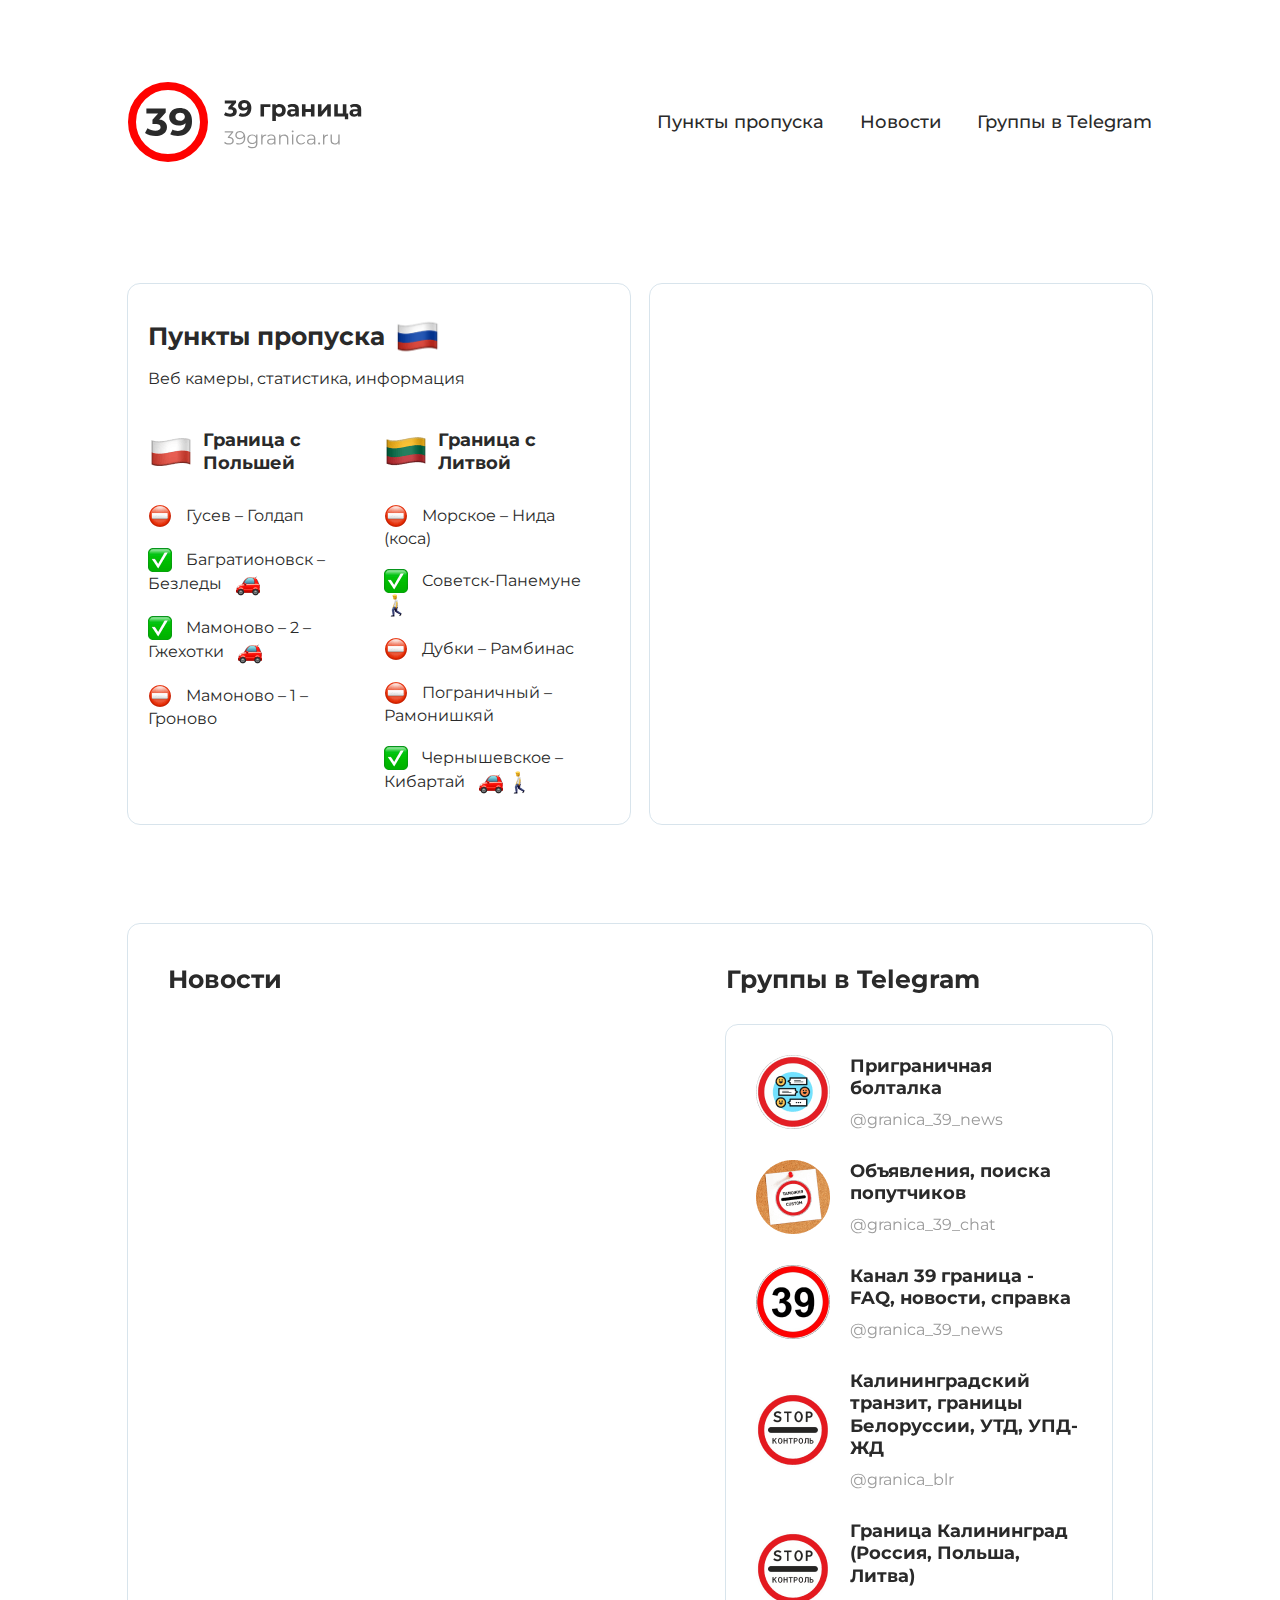
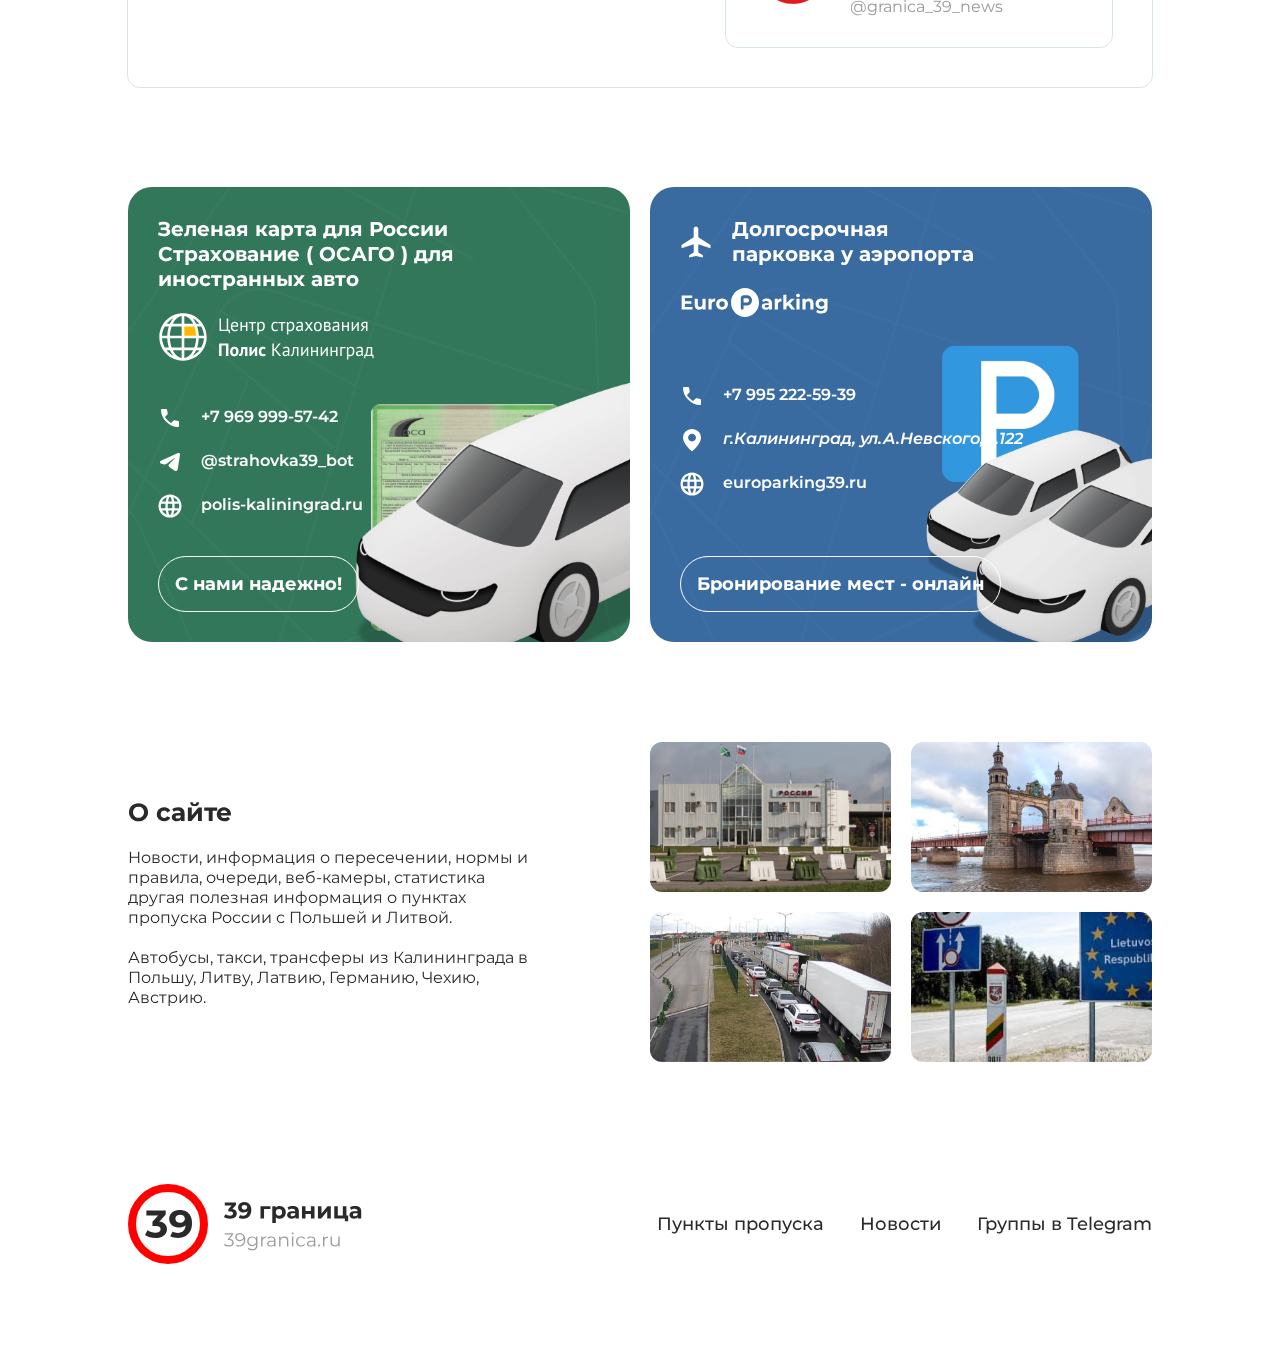
==== index.html @ ce182a3a "index page" ====
<!DOCTYPE html>
<html lang="ru">
<head>
    <meta charset="UTF-8">
    <meta name="viewport" content="width=device-width, initial-scale=1.0">
    <link rel="stylesheet" href="css/style.min.css">
    <title>39 граница</title>
</head>
<body>
    <header>
        <div class="container">
            <a href="/" class="logo"><img src="imgs/logo.svg" alt="39 граница"></a>
            <div class="menu">
                <nav id="menu">
                    <ul>
                        <li><a href="page.html">Пункты пропуска</a></li>
                        <li><a href="/">Новости</a></li>
                        <li><a href="/">Группы в Telegram</a></li>
                    </ul>
                    <button type="button" class="close" onclick="closeMenu('menu')">
                        <img src="imgs/icons/close.svg" alt="close">
                    </button>
                </nav>
                <button class="open" type="button" onclick="openMenu('menu')">
                    <img src="imgs/icons/menu.svg" alt="menu">
                </button>
            </div>
        </div>
    </header>

    <main class="container">
        <section class="checkpoints d-flex gap bp-tablet mt-lg mb-lg">
            <div class="col-50">
                <div class="d-flex y-cen mb-xs">
                    <h2>Пункты пропуска</h2>
                    <img src="imgs/flags/ru.png" alt="ru" class="icon-md ml-xs">
                </div>
                <p class="mb-md">Веб камеры, статистика, информация</p>

                <div class="d-flex gap bp-mobile">
                    <div class="col-50">
                        <div class="d-flex y-cen mb-sm">
                            <img src="imgs/flags/pl.png" alt="pl" class="icon-md mr-xs">
                            <h3>Граница с Польшей</h3>
                        </div>
                        <ul class="list">
                            <li>
                                <img src="imgs/icons/stop.png" alt="stop">
                                <span>Гусев – Голдап</span>
                            </li>
                            <li>
                                <img src="imgs/icons/mark.png" alt="mark">
                                <span>Багратионовск – Безледы</span>
                                <img src="imgs/icons/car.png" alt="car">
                            </li>
                            <li>
                                <img src="imgs/icons/mark.png" alt="mark">
                                <span>Мамоново – 2 –  Гжехотки</span>
                                <img src="imgs/icons/car.png" alt="car">
                            </li>
                            <li>
                                <img src="imgs/icons/stop.png" alt="stop">
                                <span>Мамоново – 1 – Гроново</span>
                            </li>
                        </ul>
                    </div>
                    <div class="col-50">
                        <div class="d-flex y-cen mb-sm">
                            <img src="imgs/flags/lt.png" alt="lt" class="icon-md mr-xs">
                            <h3>Граница с Литвой</h3>
                        </div>
                        <ul class="list">
                            <li>
                                <img src="imgs/icons/stop.png" alt="stop">
                                <span>Морское – Нида (коса)</span>
                            </li>
                            <li>
                                <img src="imgs/icons/mark.png" alt="mark">
                                <span>Советск-Панемуне</span>
                                <img src="imgs/icons/man.png" alt="man">
                            </li>
                            <li>
                                <img src="imgs/icons/stop.png" alt="stop">
                                <span>Дубки – Рамбинас</span>
                            </li>
                            <li>
                                <img src="imgs/icons/stop.png" alt="stop">
                                <span>Пограничный – Рамонишкяй</span>
                            </li>
                            <li>
                                <img src="imgs/icons/mark.png" alt="mark">
                                <span>Чернышевское – Кибартай</span>
                                <img src="imgs/icons/car.png" alt="car">
                                <img src="imgs/icons/man.png" alt="man">
                            </li>
                        </ul>
                    </div>
                </div>
            </div>
            <div class="col-50">
                <iframe src="https://yandex.ru/map-widget/v1/?um=constructor%3A21d2ba5b998741be1b7a5c87cdc00b7fd4315cdf9b6170bfe63a954d1ae77b8e&amp;source=constructor" width="100%" height="462" frameborder="0"></iframe>
            </div>
        </section>

        <section class="news d-flex gap bp-tablet mb-lg">
            <div class="col-60">
                <h2 class="mb-sm">Новости</h2>
                <ul class="list news-list">
                    <li>
                        <script async src="https://telegram.org/js/telegram-widget.js?22" data-telegram-post="granica_39_news/122" data-width="100%" data-userpic="true"></script>
                    </li>
                    <li>
                        <script async src="https://telegram.org/js/telegram-widget.js?22" data-telegram-post="granica_39_news/121" data-width="100%" data-userpic="true"></script>
                    </li>
                    <li>
                        <script async src="https://telegram.org/js/telegram-widget.js?22" data-telegram-post="granica_39_news/120" data-width="100%" data-userpic="true"></script>
                    </li>
                </ul>
            </div>
            <div class="col-40">
                <h2 class="mb-sm">Группы в Telegram</h2>
                <ul class="list-box">
                    <li>
                        <a class="t-channel" href="https://t.me/granica_39_news">
                            <img src="imgs/granica_39_chat.png" alt="granica_39_news">
                            <div>
                                <h3 class="mb-xs">Приграничная болталка</h3>
                                <p class="gray">@granica_39_news</p>
                            </div>
                        </a>
                    </li>
                    <li>
                        <a class="t-channel" href="https://t.me/granica_39_chat">
                            <img src="imgs/granica_39_board.png" alt="granica_39_chat">
                            <div>
                                <h3 class="mb-xs">Объявления, поиска попутчиков </h3>
                                <p class="gray">@granica_39_chat</p>
                            </div>
                        </a>
                    </li>
                    <li>
                        <a class="t-channel" href="https://t.me/granica_39_news">
                            <img src="imgs/granica_39.png" alt="granica_39_news">
                            <div>
                                <h3 class="mb-xs">Канал 39 граница - FAQ, новости, справка</h3>
                                <p class="gray">@granica_39_news</p>
                            </div>
                        </a>
                    </li>
                    <li>
                        <a class="t-channel" href="https://t.me/granica_blr">
                            <img src="imgs/stop-control.png" alt="granica_blr">
                            <div>
                                <h3 class="mb-xs">Калининградский транзит, границы Белоруссии, УТД, УПД-ЖД</h3>
                                <p class="gray">@granica_blr</p>
                            </div>
                        </a>
                    </li>
                    <li>
                        <a class="t-channel" href="https://t.me/granica_39_news">
                            <img src="imgs/stop-control.png" alt="granica_39_news">
                            <div>
                                <h3 class="mb-xs">Граница Калининград (Россия, Польша, Литва)</h3>
                                <p class="gray">@granica_39_news</p>
                            </div>
                        </a>
                    </li>
                </ul>
            </div>
        </section>

        <section class="offers d-flex gap bp-tablet mb-lg">
            <div class="col-50">
                <div class="offers__item green">
                    <picture class="offers__item-img">
                        <source srcset="imgs/offer1mobile.png" media="(max-width: 720px)" />
                        <img src="imgs/offer1.png" alt="offer1" />
                    </picture>
                    <div class="offers__item-text">
                        <div class="offers__item-top">
                            <div class="title">
                                <p>Зеленая карта для России
                                    <br>Страхование ( ОСАГО ) для иностранных авто
                                </p>
                            </div>
                            <img src="imgs/polis.svg" alt="polis" class="offers__item-logo">
                        </div>

                        <ul class="list">
                            <li>
                                <img src="imgs/icons/phone.svg" alt="phone">
                                <a href="tel:+7 969 999-57-42">+7 969 999-57-42</a>
                            </li>
                            <li>
                                <img src="imgs/icons/tg.svg" alt="tg">
                                <a href="https://t.me/strahovka39_bot">@strahovka39_bot</a>
                            </li>
                            <li>
                                <img src="imgs/icons/globe.svg" alt="globe">
                                <a href="https://polis-kaliningrad.ru/">polis-kaliningrad.ru</a>
                            </li>
                        </ul>
                        
                        <button type="button" class="offers__item-btn">C нами надежно!</button>
                    </div>
                </div>
            </div>
            <div class="col-50">
                <div class="offers__item">
                    <picture class="offers__item-img">
                        <source srcset="imgs/offer2mobile.png" media="(max-width: 720px)" />
                        <img src="imgs/offer2.png" alt="offer1" />
                    </picture>
                    <div class="offers__item-text">
                        <div class="offers__item-top">
                            <div class="title">
                                <img src="imgs/icons/plane.svg" alt="plane" >
                                <p>Долгосрочная <br>парковка у аэропорта
                                </p>
                            </div>
                            <img src="imgs/europarking.svg" alt="europarking" class="offers__item-logo">
                        </div>

                        <ul class="list">
                            <li>
                                <img src="imgs/icons/phone.svg" alt="phone">
                                <a href="tel:+7 995 222-59-39">+7 995 222-59-39</a>
                            </li>
                            <li>
                                <img src="imgs/icons/pin.svg" alt="pin">
                                <address>г.Калининград, ул.А.Невского,д.122</address>
                            </li>
                            <li>
                                <img src="imgs/icons/globe.svg" alt="globe">
                                <a href="https://europarking39.ru/">europarking39.ru</a>
                            </li>
                        </ul>
                        
                        <button type="button" class="offers__item-btn">Бронирование мест - онлайн</button>
                    </div>
                </div>
            </div>
        </section>

        <section class="about d-flex y-cen gap bp-tablet mb-lg">
            <div class="col-50">
                <div class="about__text">
                    <h2>О сайте</h2>
                    <p>Новости, информация о пересечении, нормы и правила, очереди, веб-камеры, статистика другая полезная информация о пунктах пропуска России с Польшей и Литвой.</p>
                    <p>Автобусы, такси, трансферы из Калининграда в Польшу, Литву, Латвию, Германию, Чехию, Австрию.</p>
                </div>
                
            </div>
            <div class="col-50">
                <div class="photo-collage d-flex gap wrap bp-mobile">
                    <div class="col-50">
                        <img src="imgs/image1.jpg" alt="image1">
                    </div>
                    <div class="col-50">
                        <img src="imgs/image2.jpg" alt="image2">
                    </div>
                    <div class="col-50">
                        <img src="imgs/image3.jpg" alt="image3">
                    </div>
                    <div class="col-50">
                        <img src="imgs/image4.jpg" alt="image4">
                    </div>
                </div>
            </div>
        </section>
    </main>

    <footer>
        <div class="container">
            <a href="/" class="logo"><img src="imgs/logo.svg" alt="39 граница"></a>
            <nav>
                <ul>
                    <li><a href="page.html">Пункты пропуска</a></li>
                    <li><a href="/">Новости</a></li>
                    <li><a href="/">Группы в Telegram</a></li>
                </ul>
            </nav>
        </div>
    </footer>

    <script src="js/main.js"></script>
</body>
</html>
---- css/style.min.css ----
@import"https://fonts.googleapis.com/css2?family=Montserrat:wght@100..900&display=swap";:root{--h-height: 84px;--h-footer: 84px;--main-color: #11AADF;--light-color: #D8E4EC;--gray: #9A9A9A;--font-color: #2A2A2A;--bg-color: #FFFFFF;--font-family: "Montserrat";--font-size-sm: 16px;--font-size: 18px;--font-size-md: 20px;--font-size-title: 22px;--font-size-xl: 28px;--gap: 20px;--margin: 40px;--margin-sm: 30px;--margin-xs: 10px;--margin-lg: 120px;--radius: 12px;--transition: 250ms ease-in}@media(max-width: 1500px){:root{--font-size: 16px;--font-size-md: 18px;--font-size-title: 20px;--font-size-xl: 25px;--margin-lg: 100px}}@media(max-width: 1024px){:root{--margin-lg: 80px;--font-size-xl: 23px}}@media(max-width: 720px){:root{--font-size: 14px;--font-size-sm: 14px;--font-size-md: 16px;--font-size-title: 16px;--font-size-xl: 20px;--margin-lg: 60px}}*{padding:0px;margin:0px;box-sizing:border-box;line-height:125%}address{display:inline}ul,ol{list-style:none;padding-left:0px}a,a:hover,a:focus,a:active{color:inherit;text-decoration:none;cursor:pointer}.gray{color:var(--gray)}button{display:block;font-family:inherit;color:inherit;background-color:rgba(0,0,0,0);border:none;cursor:pointer}h2{font-size:var(--font-size-xl);font-weight:700;text-align:left}h3{font-size:var(--font-size-md);font-weight:700;text-align:left}.gap{gap:var(--gap)}.d-flex{width:100%;display:flex !important;flex-direction:row;justify-content:flex-start;align-items:flex-start;flex-wrap:nowrap}.d-flex.y-cen{align-items:center}.d-flex.wrap{flex-wrap:wrap}.d-flex .col-40{width:calc(42% - var(--gap)/2)}.d-flex .col-50{width:calc(50% - var(--gap)/2)}.d-flex .col-60{width:calc(58% - var(--gap)/2)}@media(max-width: 1024px){.d-flex.bp-tablet{flex-wrap:wrap}.d-flex.bp-tablet>.col-40,.d-flex.bp-tablet>.col-50,.d-flex.bp-tablet>.col-60{width:100%}}@media(max-width: 720px){.d-flex.bp-mobile{flex-wrap:wrap}.d-flex.bp-mobile>.col-40,.d-flex.bp-mobile>.col-50,.d-flex.bp-mobile>.col-60{width:100%}}.ml-xs{margin-left:var(--margin-xs)}.mr-xs{margin-right:var(--margin-xs)}.mt-lg{margin-top:var(--margin-lg)}.mb-xs{margin-bottom:var(--margin-xs)}.mb-sm{margin-bottom:var(--margin-sm)}.mb-md{margin-bottom:var(--margin)}.mb-lg{margin-bottom:var(--margin-lg)}.container{display:block;max-width:1440px;width:calc(100% - 4px);margin:0px auto}@media(max-width: 1500px){.container{max-width:1024px}}@media(max-width: 1024px){.container{max-width:720px}}@media(max-width: 720px){.container{max-width:335px}}.icon-md{width:45px;height:45px;-o-object-fit:scale-down;object-fit:scale-down}.list{font-size:var(--font-size-sm);display:flex !important;flex-direction:column;justify-content:flex-start;align-items:flex-start;flex-wrap:nowrap;gap:var(--gap)}.list li{display:block}.list li span{flex:1;margin:0px var(--margin-xs);vertical-align:middle}.list li img{display:inline;width:calc(var(--font-size-sm)*1.5);height:calc(var(--font-size-sm)*1.5);-o-object-fit:scale-down;object-fit:scale-down;vertical-align:middle}.list-box{display:flex !important;flex-direction:column;justify-content:flex-start;align-items:flex-start;flex-wrap:nowrap;padding:var(--margin-sm);outline:1px solid var(--light-color);border-radius:var(--radius);gap:var(--margin-sm)}.list-box li{display:block}@media(max-width: 1024px){.list-box{padding:0px;outline:none;border-radius:0px}}body{font-size:var(--font-size);font-family:var(--font-family);font-weight:400;background-color:var(--bg-color);color:var(--font-color);padding-top:60px;padding-bottom:60px}@media(max-width: 1024px){body{padding-top:0px;padding-bottom:20px}}main{min-height:calc(100vh - 120px - var(--h-footer) - var(--h-height))}.checkpoints{align-items:stretch}.checkpoints>.col-50{border-radius:var(--radius);outline:1px solid var(--light-color)}.checkpoints>.col-50:first-child{padding:calc(var(--gap)*1.5) var(--gap)}.checkpoints>.col-50:first-child .d-flex.gap{--gap: 10px}.checkpoints>.col-50:first-child .d-flex.gap .list{--gap: 20px}.checkpoints>.col-50 iframe{height:100%;min-height:350px}.news{outline:1px solid var(--light-color);border-radius:var(--radius);padding:calc(var(--gap)*2)}.news .list li{width:100%}.news .list li iframe{display:block;width:100%}.news .list li iframe body.body_widget_post{max-width:100% !important}@media(max-width: 720px){.news .list li iframe{transform:scaleX(0.95) translateX(-5%)}}@media(max-width: 1024px){.news .col-40{margin-top:40px}}@media(max-width: 720px){.news{padding:var(--gap)}}.body_widget_post{max-width:100% !important}.t-channel{display:flex !important;flex-direction:row;justify-content:flex-start;align-items:center;flex-wrap:nowrap;gap:var(--gap)}.t-channel img{width:74px;height:74px;-o-object-fit:contain;object-fit:contain}.t-channel div{flex:1}.about__text{display:flex !important;flex-direction:column;justify-content:flex-start;align-items:flex-start;flex-wrap:nowrap;gap:var(--gap);width:80%}.photo-collage img{display:block;width:100%;border-radius:var(--radius);height:194px;-o-object-fit:cover;object-fit:cover}@media(max-width: 1500px){.photo-collage img{height:150px}}@media(max-width: 1024px){.photo-collage img{height:190px}}.offers__item{overflow:hidden;-webkit-backface-visibility:hidden;-webkit-transform:translate3d(0, 0, 0);isolation:isolate;transform:translateZ(0);position:relative;width:100%;background-color:#396ba1;background-image:url(../imgs/bg/offers-bg.png);background-repeat:no-repeat;background-size:cover;background-position:50% 50%;color:var(--bg-color);border-radius:calc(var(--radius)*2);padding:var(--margin-sm);height:455px}.offers__item.green{background-color:#33775a}@media(max-width: 720px){.offers__item{height:-moz-fit-content;height:fit-content;padding:var(--gap)}}.offers__item-img{position:absolute;top:0px;left:0px;width:100%;height:100%;-o-object-fit:scale-down;object-fit:scale-down;-o-object-position:bottom right;object-position:bottom right;z-index:1}.offers__item-img img{display:block;width:100%;height:100%;-o-object-fit:scale-down;object-fit:scale-down;-o-object-position:bottom right;object-position:bottom right}.offers__item-text{position:relative;z-index:10;height:100%;display:flex !important;flex-direction:column;justify-content:space-between;align-items:flex-start;flex-wrap:nowrap}@media(max-width: 720px){.offers__item-text{gap:var(--margin-sm)}}.offers__item-text .list{font-weight:600}@media(max-width: 720px){.offers__item-text .list{gap:10px}}.offers__item-text .list li img{margin-right:calc(var(--margin-xs)*1.5)}.offers__item-top .title{font-size:var(--font-size-title);font-weight:700;text-align:left;margin-bottom:var(--gap);display:flex !important;flex-direction:row;justify-content:flex-start;align-items:center;flex-wrap:nowrap}.offers__item-top .title img{width:calc(var(--font-size-sm)*2);height:calc(var(--font-size-sm)*2);-o-object-fit:scale-down;object-fit:scale-down;margin-right:var(--gap)}.offers__item-logo{max-width:220px;max-height:50px;width:auto;height:auto;-o-object-fit:scale-down;object-fit:scale-down}@media(max-width: 720px){.offers__item-logo{max-width:170px;max-height:40px}}.offers__item-btn{background-color:rgba(0,0,0,0);font-size:var(--font-size-md);font-weight:700;border:1px solid currentColor;padding:var(--font-size);border-radius:calc(var(--gap)*2.5)}header,footer{padding-top:var(--gap);padding-bottom:var(--gap)}header .container,footer .container{display:flex !important;flex-direction:row;justify-content:space-between;align-items:center;flex-wrap:nowrap}header .logo,footer .logo{max-width:235px;height:84px;-o-object-fit:scale-down;object-fit:scale-down}header nav,footer nav{display:block;width:-moz-fit-content;width:fit-content}header nav ul,footer nav ul{display:flex !important;flex-direction:row;justify-content:flex-end;align-items:center;flex-wrap:nowrap;font-size:var(--font-size-md);font-weight:500}header nav ul li:not(:first-child),footer nav ul li:not(:first-child){margin-left:2em}header nav ul li a,footer nav ul li a{transition:color var(--transition)}header nav ul li a:hover,header nav ul li a:focus,header nav ul li a:active,footer nav ul li a:hover,footer nav ul li a:focus,footer nav ul li a:active{color:var(--main-color)}@media(max-width: 1024px){header{border-bottom:1px solid var(--light-color)}}header .menu{position:relative;display:flex !important;flex-direction:row;justify-content:center;align-items:center;flex-wrap:nowrap}header .menu .open{width:2em;height:2em;display:none}header .menu .open img{width:100%;height:100%;-o-object-fit:scale-down;object-fit:scale-down}@media(max-width: 1024px){header .menu .open{display:flex !important;flex-direction:row;justify-content:center;align-items:center;flex-wrap:nowrap}}header nav{position:relative}@media(max-width: 1024px){header nav{display:none;position:fixed;top:1em;right:1em;width:calc(100% - 2em);height:-moz-fit-content;height:fit-content;background-color:var(--bg-color);border:1px solid var(--light-color);border-radius:var(--radius);padding:var(--gap)}header nav.visible{display:block}}header nav .close{position:absolute !important;top:1em;right:1em;display:none;position:relative;z-index:5;width:2em;height:2em}header nav .close img{width:100%;height:100%;-o-object-fit:scale-down;object-fit:scale-down}@media(max-width: 1024px){header nav .close{display:flex !important;flex-direction:row;justify-content:center;align-items:center;flex-wrap:nowrap}}header nav ul{position:relative;z-index:1}@media(max-width: 1024px){header nav ul{display:flex !important;flex-direction:column;justify-content:flex-start;align-items:flex-start;flex-wrap:nowrap;gap:var(--gap)}header nav ul li{margin-left:0px !important}}@media(max-width: 1024px){footer .container{flex-direction:column;align-items:flex-start}footer .container .logo{margin-bottom:40px}}@media(max-width: 720px){footer .container nav ul{flex-direction:column;align-items:flex-start;gap:var(--gap)}footer .container nav ul li{margin-left:0px !important}}/*# sourceMappingURL=style.min.css.map */
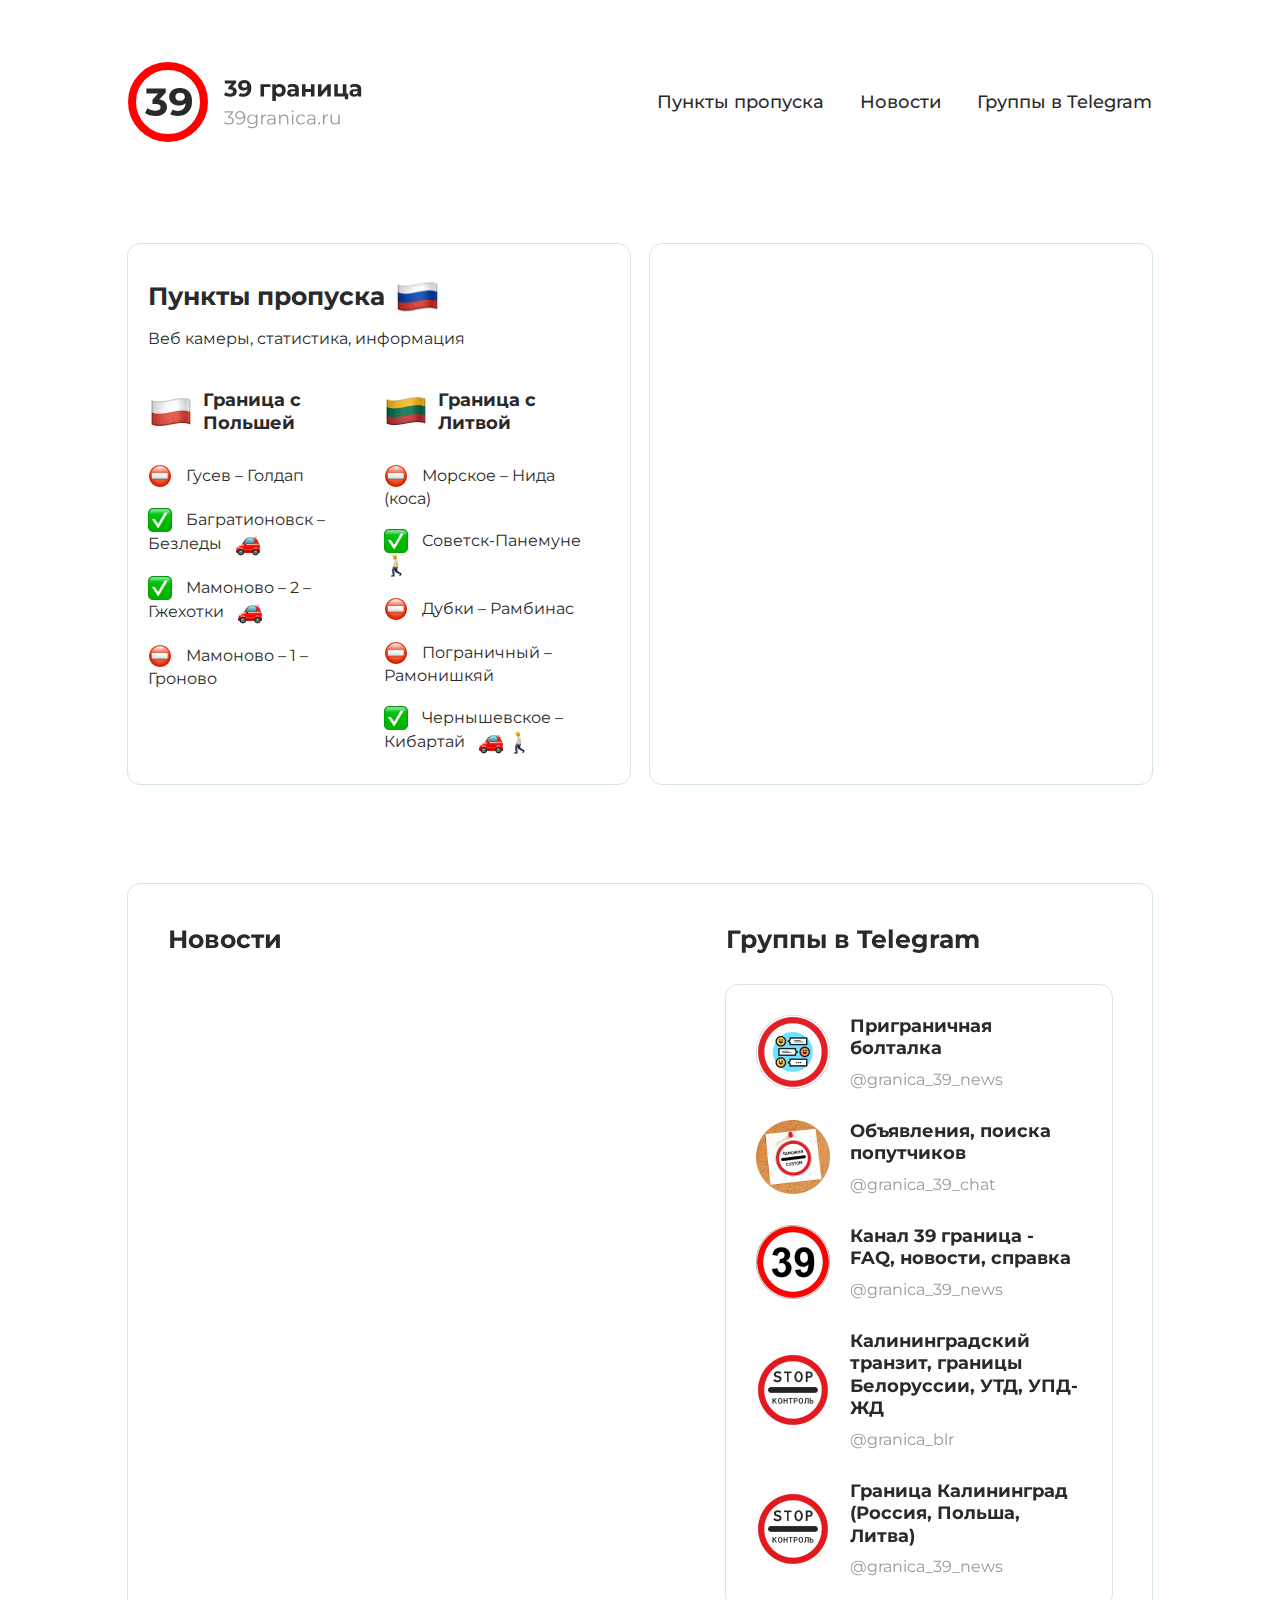
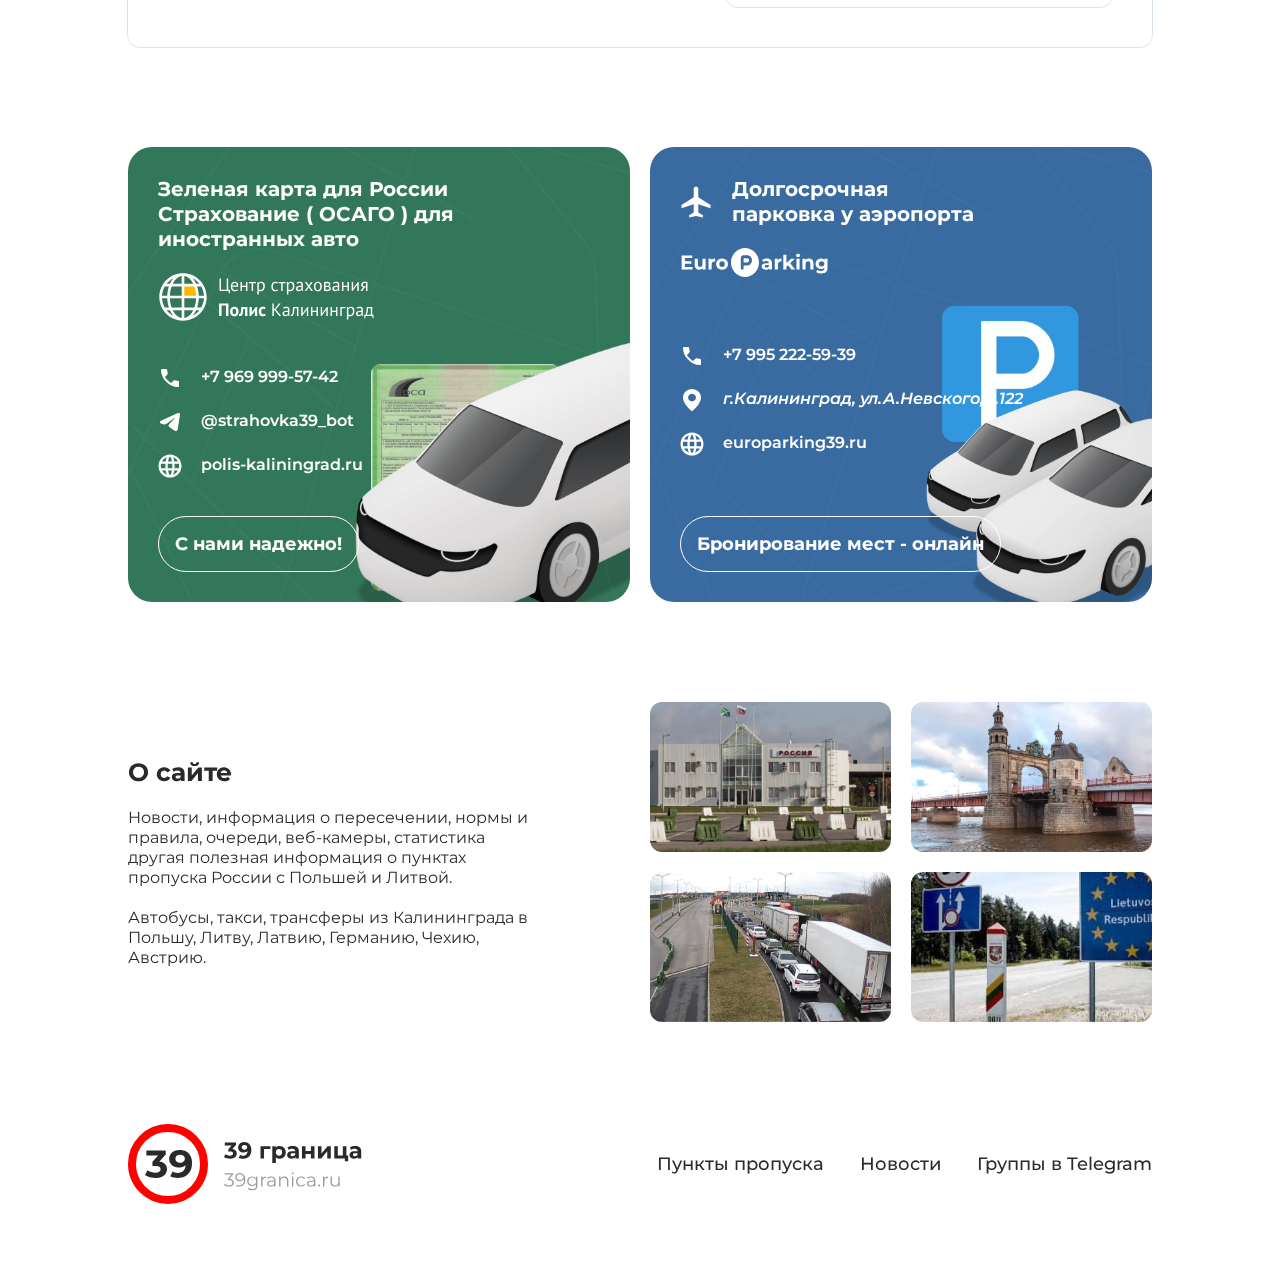
==== commit de5470d2: "inner pages" ====
--- a/index.html
+++ b/index.html
@@ -249,7 +249,6 @@
                     <p>Новости, информация о пересечении, нормы и правила, очереди, веб-камеры, статистика другая полезная информация о пунктах пропуска России с Польшей и Литвой.</p>
                     <p>Автобусы, такси, трансферы из Калининграда в Польшу, Литву, Латвию, Германию, Чехию, Австрию.</p>
                 </div>
-                
             </div>
             <div class="col-50">
                 <div class="photo-collage d-flex gap wrap bp-mobile">
--- a/css/style.min.css
+++ b/css/style.min.css
@@ -1 +1 @@
-@import"https://fonts.googleapis.com/css2?family=Montserrat:wght@100..900&display=swap";:root{--h-height: 84px;--h-footer: 84px;--main-color: #11AADF;--light-color: #D8E4EC;--gray: #9A9A9A;--font-color: #2A2A2A;--bg-color: #FFFFFF;--font-family: "Montserrat";--font-size-sm: 16px;--font-size: 18px;--font-size-md: 20px;--font-size-title: 22px;--font-size-xl: 28px;--gap: 20px;--margin: 40px;--margin-sm: 30px;--margin-xs: 10px;--margin-lg: 120px;--radius: 12px;--transition: 250ms ease-in}@media(max-width: 1500px){:root{--font-size: 16px;--font-size-md: 18px;--font-size-title: 20px;--font-size-xl: 25px;--margin-lg: 100px}}@media(max-width: 1024px){:root{--margin-lg: 80px;--font-size-xl: 23px}}@media(max-width: 720px){:root{--font-size: 14px;--font-size-sm: 14px;--font-size-md: 16px;--font-size-title: 16px;--font-size-xl: 20px;--margin-lg: 60px}}*{padding:0px;margin:0px;box-sizing:border-box;line-height:125%}address{display:inline}ul,ol{list-style:none;padding-left:0px}a,a:hover,a:focus,a:active{color:inherit;text-decoration:none;cursor:pointer}.gray{color:var(--gray)}button{display:block;font-family:inherit;color:inherit;background-color:rgba(0,0,0,0);border:none;cursor:pointer}h2{font-size:var(--font-size-xl);font-weight:700;text-align:left}h3{font-size:var(--font-size-md);font-weight:700;text-align:left}.gap{gap:var(--gap)}.d-flex{width:100%;display:flex !important;flex-direction:row;justify-content:flex-start;align-items:flex-start;flex-wrap:nowrap}.d-flex.y-cen{align-items:center}.d-flex.wrap{flex-wrap:wrap}.d-flex .col-40{width:calc(42% - var(--gap)/2)}.d-flex .col-50{width:calc(50% - var(--gap)/2)}.d-flex .col-60{width:calc(58% - var(--gap)/2)}@media(max-width: 1024px){.d-flex.bp-tablet{flex-wrap:wrap}.d-flex.bp-tablet>.col-40,.d-flex.bp-tablet>.col-50,.d-flex.bp-tablet>.col-60{width:100%}}@media(max-width: 720px){.d-flex.bp-mobile{flex-wrap:wrap}.d-flex.bp-mobile>.col-40,.d-flex.bp-mobile>.col-50,.d-flex.bp-mobile>.col-60{width:100%}}.ml-xs{margin-left:var(--margin-xs)}.mr-xs{margin-right:var(--margin-xs)}.mt-lg{margin-top:var(--margin-lg)}.mb-xs{margin-bottom:var(--margin-xs)}.mb-sm{margin-bottom:var(--margin-sm)}.mb-md{margin-bottom:var(--margin)}.mb-lg{margin-bottom:var(--margin-lg)}.container{display:block;max-width:1440px;width:calc(100% - 4px);margin:0px auto}@media(max-width: 1500px){.container{max-width:1024px}}@media(max-width: 1024px){.container{max-width:720px}}@media(max-width: 720px){.container{max-width:335px}}.icon-md{width:45px;height:45px;-o-object-fit:scale-down;object-fit:scale-down}.list{font-size:var(--font-size-sm);display:flex !important;flex-direction:column;justify-content:flex-start;align-items:flex-start;flex-wrap:nowrap;gap:var(--gap)}.list li{display:block}.list li span{flex:1;margin:0px var(--margin-xs);vertical-align:middle}.list li img{display:inline;width:calc(var(--font-size-sm)*1.5);height:calc(var(--font-size-sm)*1.5);-o-object-fit:scale-down;object-fit:scale-down;vertical-align:middle}.list-box{display:flex !important;flex-direction:column;justify-content:flex-start;align-items:flex-start;flex-wrap:nowrap;padding:var(--margin-sm);outline:1px solid var(--light-color);border-radius:var(--radius);gap:var(--margin-sm)}.list-box li{display:block}@media(max-width: 1024px){.list-box{padding:0px;outline:none;border-radius:0px}}body{font-size:var(--font-size);font-family:var(--font-family);font-weight:400;background-color:var(--bg-color);color:var(--font-color);padding-top:60px;padding-bottom:60px}@media(max-width: 1024px){body{padding-top:0px;padding-bottom:20px}}main{min-height:calc(100vh - 120px - var(--h-footer) - var(--h-height))}.checkpoints{align-items:stretch}.checkpoints>.col-50{border-radius:var(--radius);outline:1px solid var(--light-color)}.checkpoints>.col-50:first-child{padding:calc(var(--gap)*1.5) var(--gap)}.checkpoints>.col-50:first-child .d-flex.gap{--gap: 10px}.checkpoints>.col-50:first-child .d-flex.gap .list{--gap: 20px}.checkpoints>.col-50 iframe{height:100%;min-height:350px}.news{outline:1px solid var(--light-color);border-radius:var(--radius);padding:calc(var(--gap)*2)}.news .list li{width:100%}.news .list li iframe{display:block;width:100%}.news .list li iframe body.body_widget_post{max-width:100% !important}@media(max-width: 720px){.news .list li iframe{transform:scaleX(0.95) translateX(-5%)}}@media(max-width: 1024px){.news .col-40{margin-top:40px}}@media(max-width: 720px){.news{padding:var(--gap)}}.body_widget_post{max-width:100% !important}.t-channel{display:flex !important;flex-direction:row;justify-content:flex-start;align-items:center;flex-wrap:nowrap;gap:var(--gap)}.t-channel img{width:74px;height:74px;-o-object-fit:contain;object-fit:contain}.t-channel div{flex:1}.about__text{display:flex !important;flex-direction:column;justify-content:flex-start;align-items:flex-start;flex-wrap:nowrap;gap:var(--gap);width:80%}.photo-collage img{display:block;width:100%;border-radius:var(--radius);height:194px;-o-object-fit:cover;object-fit:cover}@media(max-width: 1500px){.photo-collage img{height:150px}}@media(max-width: 1024px){.photo-collage img{height:190px}}.offers__item{overflow:hidden;-webkit-backface-visibility:hidden;-webkit-transform:translate3d(0, 0, 0);isolation:isolate;transform:translateZ(0);position:relative;width:100%;background-color:#396ba1;background-image:url(../imgs/bg/offers-bg.png);background-repeat:no-repeat;background-size:cover;background-position:50% 50%;color:var(--bg-color);border-radius:calc(var(--radius)*2);padding:var(--margin-sm);height:455px}.offers__item.green{background-color:#33775a}@media(max-width: 720px){.offers__item{height:-moz-fit-content;height:fit-content;padding:var(--gap)}}.offers__item-img{position:absolute;top:0px;left:0px;width:100%;height:100%;-o-object-fit:scale-down;object-fit:scale-down;-o-object-position:bottom right;object-position:bottom right;z-index:1}.offers__item-img img{display:block;width:100%;height:100%;-o-object-fit:scale-down;object-fit:scale-down;-o-object-position:bottom right;object-position:bottom right}.offers__item-text{position:relative;z-index:10;height:100%;display:flex !important;flex-direction:column;justify-content:space-between;align-items:flex-start;flex-wrap:nowrap}@media(max-width: 720px){.offers__item-text{gap:var(--margin-sm)}}.offers__item-text .list{font-weight:600}@media(max-width: 720px){.offers__item-text .list{gap:10px}}.offers__item-text .list li img{margin-right:calc(var(--margin-xs)*1.5)}.offers__item-top .title{font-size:var(--font-size-title);font-weight:700;text-align:left;margin-bottom:var(--gap);display:flex !important;flex-direction:row;justify-content:flex-start;align-items:center;flex-wrap:nowrap}.offers__item-top .title img{width:calc(var(--font-size-sm)*2);height:calc(var(--font-size-sm)*2);-o-object-fit:scale-down;object-fit:scale-down;margin-right:var(--gap)}.offers__item-logo{max-width:220px;max-height:50px;width:auto;height:auto;-o-object-fit:scale-down;object-fit:scale-down}@media(max-width: 720px){.offers__item-logo{max-width:170px;max-height:40px}}.offers__item-btn{background-color:rgba(0,0,0,0);font-size:var(--font-size-md);font-weight:700;border:1px solid currentColor;padding:var(--font-size);border-radius:calc(var(--gap)*2.5)}header,footer{padding-top:var(--gap);padding-bottom:var(--gap)}header .container,footer .container{display:flex !important;flex-direction:row;justify-content:space-between;align-items:center;flex-wrap:nowrap}header .logo,footer .logo{max-width:235px;height:84px;-o-object-fit:scale-down;object-fit:scale-down}header nav,footer nav{display:block;width:-moz-fit-content;width:fit-content}header nav ul,footer nav ul{display:flex !important;flex-direction:row;justify-content:flex-end;align-items:center;flex-wrap:nowrap;font-size:var(--font-size-md);font-weight:500}header nav ul li:not(:first-child),footer nav ul li:not(:first-child){margin-left:2em}header nav ul li a,footer nav ul li a{transition:color var(--transition)}header nav ul li a:hover,header nav ul li a:focus,header nav ul li a:active,footer nav ul li a:hover,footer nav ul li a:focus,footer nav ul li a:active{color:var(--main-color)}@media(max-width: 1024px){header{border-bottom:1px solid var(--light-color)}}header .menu{position:relative;display:flex !important;flex-direction:row;justify-content:center;align-items:center;flex-wrap:nowrap}header .menu .open{width:2em;height:2em;display:none}header .menu .open img{width:100%;height:100%;-o-object-fit:scale-down;object-fit:scale-down}@media(max-width: 1024px){header .menu .open{display:flex !important;flex-direction:row;justify-content:center;align-items:center;flex-wrap:nowrap}}header nav{position:relative}@media(max-width: 1024px){header nav{display:none;position:fixed;top:1em;right:1em;width:calc(100% - 2em);height:-moz-fit-content;height:fit-content;background-color:var(--bg-color);border:1px solid var(--light-color);border-radius:var(--radius);padding:var(--gap)}header nav.visible{display:block}}header nav .close{position:absolute !important;top:1em;right:1em;display:none;position:relative;z-index:5;width:2em;height:2em}header nav .close img{width:100%;height:100%;-o-object-fit:scale-down;object-fit:scale-down}@media(max-width: 1024px){header nav .close{display:flex !important;flex-direction:row;justify-content:center;align-items:center;flex-wrap:nowrap}}header nav ul{position:relative;z-index:1}@media(max-width: 1024px){header nav ul{display:flex !important;flex-direction:column;justify-content:flex-start;align-items:flex-start;flex-wrap:nowrap;gap:var(--gap)}header nav ul li{margin-left:0px !important}}@media(max-width: 1024px){footer .container{flex-direction:column;align-items:flex-start}footer .container .logo{margin-bottom:40px}}@media(max-width: 720px){footer .container nav ul{flex-direction:column;align-items:flex-start;gap:var(--gap)}footer .container nav ul li{margin-left:0px !important}}/*# sourceMappingURL=style.min.css.map */+@import"https://fonts.googleapis.com/css2?family=Montserrat:wght@100..900&display=swap";:root{--h-height: 84px;--h-footer: 84px;--main-color: #11AADF;--light-color: #D8E4EC;--gray: #9A9A9A;--font-color: #2A2A2A;--bg-color: #FFFFFF;--font-family: "Montserrat";--font-size-sm: 16px;--font-size: 18px;--font-size-md: 20px;--font-size-title: 22px;--font-size-xl: 28px;--gap: 20px;--margin: 40px;--margin-sm: 30px;--margin-xs: 10px;--margin-mid: 55px;--margin-lg: 120px;--radius: 12px;--transition: 250ms ease-in}@media(max-width: 1500px){:root{--font-size: 16px;--font-size-md: 18px;--font-size-title: 20px;--font-size-xl: 25px;--margin-lg: 100px}}@media(max-width: 1024px){:root{--margin-lg: 80px;--font-size-xl: 23px}}@media(max-width: 720px){:root{--font-size: 14px;--font-size-sm: 14px;--font-size-md: 16px;--font-size-title: 16px;--font-size-xl: 20px;--margin-lg: 60px}}*{padding:0px;margin:0px;box-sizing:border-box;line-height:125%}address{display:inline}ul,ol{list-style:none;padding-left:0px}a,a:hover,a:focus,a:active{color:inherit;text-decoration:none;cursor:pointer}.gray{color:var(--gray)}button{font-size:1em;display:block;font-family:inherit;color:inherit;background-color:rgba(0,0,0,0);border:none;cursor:pointer}.btn-primary{background-color:var(--main-color);color:var(--bg-color);padding:var(--gap);border-radius:var(--radius);transition:background-color var(--transition)}@media(max-width: 720px){.btn-primary{padding:1em var(--gap)}}.btn-primary:hover,.btn-primary:focus{background-color:#5fccf1}.btn-secondary{background-color:var(--bg-color);color:var(--font-color);padding:var(--gap);border-radius:var(--radius);border:1px solid var(--light-color);transition:border-color var(--transition)}.btn-secondary:hover,.btn-secondary:focus{border-color:var(--main-color)}.btn-secondary:active,.btn-secondary.active{background-color:var(--main-color);color:var(--bg-color)}h2{font-size:var(--font-size-xl);font-weight:700;text-align:left}h3{font-size:var(--font-size-md);font-weight:700;text-align:left}.gap{gap:var(--gap)}.d-flex{width:100%;display:flex !important;flex-direction:row;justify-content:flex-start;align-items:flex-start;flex-wrap:nowrap}.d-flex.y-cen{align-items:center}.d-flex.wrap{flex-wrap:wrap}.d-flex .col-33{width:calc(33% - var(--gap)/2)}.d-flex .col-40{width:calc(42% - var(--gap)/2)}.d-flex .col-50{width:calc(50% - var(--gap)/2)}.d-flex .col-60{width:calc(58% - var(--gap)/2)}.d-flex .col-66{width:calc(66% - var(--gap)/2)}@media(max-width: 1024px){.d-flex.bp-tablet{flex-wrap:wrap}.d-flex.bp-tablet>.col-33,.d-flex.bp-tablet>.col-40,.d-flex.bp-tablet>.col-50,.d-flex.bp-tablet>.col-60,.d-flex.bp-tablet>.col-66{width:100%}}@media(max-width: 720px){.d-flex.bp-mobile{flex-wrap:wrap}.d-flex.bp-mobile>.col-33,.d-flex.bp-mobile>.col-40,.d-flex.bp-mobile>.col-50,.d-flex.bp-mobile>.col-60,.d-flex.bp-mobile>.col-66{width:100%}}@media(max-width: 720px){.w-100-mob{width:100%}}.ml-xs{margin-left:var(--margin-xs)}.mr-xs{margin-right:var(--margin-xs)}.mt-xs{margin-top:var(--margin-xs)}.mt-gap{margin-top:var(--gap)}.mt-sm{margin-top:var(--margin-sm)}.mt-mid{margin-top:var(--margin-mid)}.mt-lg{margin-top:var(--margin-lg)}.mb-xs{margin-bottom:var(--margin-xs)}.mb-gap{margin-bottom:var(--gap)}.mb-sm{margin-bottom:var(--margin-sm)}.mb-md{margin-bottom:var(--margin)}.mb-mid{margin-bottom:var(--margin-mid)}.mb-lg{margin-bottom:var(--margin-lg)}.container{display:block;max-width:1440px;width:calc(100% - 4px);margin:0px auto}@media(max-width: 1500px){.container{max-width:1024px}}@media(max-width: 1024px){.container{max-width:720px}}@media(max-width: 720px){.container{max-width:335px}}.icon-md{width:45px;height:45px;-o-object-fit:scale-down;object-fit:scale-down}.list{font-size:var(--font-size-sm);display:flex !important;flex-direction:column;justify-content:flex-start;align-items:flex-start;flex-wrap:nowrap;gap:var(--gap)}.list li{display:block}.list li span{flex:1;margin:0px var(--margin-xs);vertical-align:middle}.list li img{display:inline;width:calc(var(--font-size-sm)*1.5);height:calc(var(--font-size-sm)*1.5);-o-object-fit:scale-down;object-fit:scale-down;vertical-align:middle}.list-box{display:flex !important;flex-direction:column;justify-content:flex-start;align-items:flex-start;flex-wrap:nowrap;padding:var(--margin-sm);outline:1px solid var(--light-color);border-radius:var(--radius);gap:var(--margin-sm)}.list-box li{display:block}@media(max-width: 1024px){.list-box{padding:0px;outline:none;border-radius:0px}}.dropdown{position:relative;width:100%}.dropdown__btn{width:100%;border:1px solid var(--light-color);border-radius:var(--radius);background-color:var(--bg-color);padding:1em var(--gap);position:relative;z-index:1;display:flex !important;flex-direction:row;justify-content:flex-start;align-items:center;flex-wrap:nowrap;font-size:1em;background:url(../imgs/icons/arrow.svg) no-repeat calc(100% - 1em) 50%;background-size:auto}.dropdown__btn span{display:inline;vertical-align:middle;margin:0px var(--margin-xs)}.dropdown__btn img{display:inline;width:calc(var(--font-size-sm)*1.5);height:calc(var(--font-size-sm)*1.5);-o-object-fit:scale-down;object-fit:scale-down;vertical-align:middle}.dropdown__box{position:absolute;z-index:100;top:102%;right:0px;width:100%;height:-moz-fit-content;height:fit-content;border-radius:var(--radius);border:1px solid var(--light-color);background-color:var(--bg-color);padding:1em var(--gap);display:none}.dropdown__box.show{display:block}.pagination{display:flex !important;flex-direction:row;justify-content:flex-end;align-items:flex-end;flex-wrap:nowrap;gap:var(--margin-xs)}@media(max-width: 1024px){.pagination.desk{display:none !important}}.pagination.tablet{display:none !important}@media(max-width: 1024px){.pagination.tablet{display:flex !important;width:100%;justify-content:space-between;margin-top:var(--margin-sm)}.pagination.tablet li:first-child{margin-right:auto}.pagination.tablet li:last-child{margin-left:auto}}.pagination li a,.pagination li button{display:flex !important;flex-direction:row;justify-content:center;align-items:center;flex-wrap:nowrap;width:56px;height:56px;border-radius:50%;border:1px solid var(--light-color);background-color:var(--bg-color)}.pagination li a.active,.pagination li button.active{background-color:var(--main-color);border-color:var(--main-color);color:var(--bg-color)}.breadcrumbs{margin-top:var(--gap);margin-bottom:var(--margin)}.breadcrumbs ul{display:flex !important;flex-direction:row;justify-content:flex-start;align-items:center;flex-wrap:nowrap}.breadcrumbs ul li{display:flex !important;flex-direction:row;justify-content:center;align-items:center;flex-wrap:nowrap}.breadcrumbs ul li:not(:first-child)::before{content:"/";margin:0px var(--margin-xs)}.breadcrumbs ul li a{background-color:#fafafa;display:flex !important;flex-direction:row;justify-content:center;align-items:center;flex-wrap:nowrap;font-size:12px;padding:4px 10px;border-radius:12px;transition:background-color var(--transition)}.breadcrumbs ul li a:hover,.breadcrumbs ul li a:focus{background-color:var(--light-color)}body{font-size:var(--font-size);font-family:var(--font-family);font-weight:400;background-color:var(--bg-color);color:var(--font-color);padding-top:60px;padding-bottom:60px}@media(max-width: 1024px){body{padding-top:0px;padding-bottom:20px}}main{min-height:calc(100vh - 120px - var(--h-footer) - var(--h-height))}.checkpoints{align-items:stretch}.checkpoints>.col-50{border-radius:var(--radius);outline:1px solid var(--light-color)}.checkpoints>.col-50:first-child{padding:calc(var(--gap)*1.5) var(--gap)}.checkpoints>.col-50:first-child .d-flex.gap{--gap: 10px}.checkpoints>.col-50:first-child .d-flex.gap .list{--gap: 20px}.checkpoints>.col-50 iframe{height:100%;min-height:350px}.checkpoint-page h2{margin-bottom:var(--gap)}.checkpoint-page video{width:100%;height:auto;border-radius:var(--radius);overflow:hidden;-webkit-backface-visibility:hidden;-webkit-transform:translate3d(0, 0, 0);isolation:isolate;transform:translateZ(0)}@media(max-width: 720px){.content .mb-sm{margin-bottom:0px}}.mediaContent{display:block;width:100%;height:282px;-o-object-fit:cover;object-fit:cover;border-radius:var(--margin-xs)}@media(max-width: 1500px){.mediaContent{height:210px}}@media(max-width: 1024px){.mediaContent{height:380px}}@media(max-width: 720px){.mediaContent{height:190px}}.news{outline:1px solid var(--light-color);border-radius:var(--radius);padding:calc(var(--gap)*2)}.news .list li{width:100%}.news .list li iframe{display:block;width:100%}.news .list li iframe body.body_widget_post{max-width:100% !important}@media(max-width: 720px){.news .list li iframe{transform:scaleX(0.95) translateX(-5%)}}@media(min-width: 1501px){.news .news-list{transform:scale(1.35);transform-origin:55% 0%}.news .col-60{padding-bottom:52%;overflow:hidden}}@media(max-width: 1024px){.news .col-40{margin-top:40px}}@media(max-width: 720px){.news{padding:var(--gap)}}.body_widget_post{max-width:100% !important}.t-channel{display:flex !important;flex-direction:row;justify-content:flex-start;align-items:center;flex-wrap:nowrap;gap:var(--gap)}.t-channel img{width:74px;height:74px;-o-object-fit:contain;object-fit:contain}.t-channel div{flex:1}.about__text{display:flex !important;flex-direction:column;justify-content:flex-start;align-items:flex-start;flex-wrap:nowrap;gap:var(--gap);width:80%}@media(max-width: 720px){.about__text{width:100%}}.about__grid{display:flex !important;flex-direction:row;justify-content:space-between;align-items:flex-start;flex-wrap:wrap;gap:var(--gap)}.about__grid .box{width:100%;background-color:#fafafa;border-radius:var(--radius);padding:var(--gap);display:flex !important;flex-direction:column;justify-content:flex-start;align-items:flex-start;flex-wrap:nowrap;gap:var(--gap)}.about__grid button{display:flex !important;flex-direction:row;justify-content:center;align-items:center;flex-wrap:nowrap;width:calc(50% - var(--gap)/2);gap:var(--margin-xs)}@media(max-width: 720px){.about__grid button{width:100%}}.photo-collage img{display:block;width:100%;border-radius:var(--radius);height:194px;-o-object-fit:cover;object-fit:cover}@media(max-width: 1500px){.photo-collage img{height:150px}}@media(max-width: 1024px){.photo-collage img{height:190px}}.offers__item{overflow:hidden;-webkit-backface-visibility:hidden;-webkit-transform:translate3d(0, 0, 0);isolation:isolate;transform:translateZ(0);position:relative;width:100%;background-color:#396ba1;background-image:url(../imgs/bg/offers-bg.png);background-repeat:no-repeat;background-size:cover;background-position:50% 50%;color:var(--bg-color);border-radius:calc(var(--radius)*2);padding:var(--margin-sm);height:455px}.offers__item.green{background-color:#33775a}@media(max-width: 720px){.offers__item{height:-moz-fit-content;height:fit-content;padding:var(--gap)}}.offers__item-img{position:absolute;top:0px;left:0px;width:100%;height:100%;-o-object-fit:scale-down;object-fit:scale-down;-o-object-position:bottom right;object-position:bottom right;z-index:1}.offers__item-img img{display:block;width:100%;height:100%;-o-object-fit:scale-down;object-fit:scale-down;-o-object-position:bottom right;object-position:bottom right}.offers__item-text{position:relative;z-index:10;height:100%;display:flex !important;flex-direction:column;justify-content:space-between;align-items:flex-start;flex-wrap:nowrap}@media(max-width: 720px){.offers__item-text{gap:var(--margin-sm)}}.offers__item-text .list{font-weight:600}@media(max-width: 720px){.offers__item-text .list{gap:10px}}.offers__item-text .list li img{margin-right:calc(var(--margin-xs)*1.5)}.offers__item-top .title{font-size:var(--font-size-title);font-weight:700;text-align:left;margin-bottom:var(--gap);display:flex !important;flex-direction:row;justify-content:flex-start;align-items:center;flex-wrap:nowrap}.offers__item-top .title img{width:calc(var(--font-size-sm)*2);height:calc(var(--font-size-sm)*2);-o-object-fit:scale-down;object-fit:scale-down;margin-right:var(--gap)}.offers__item-logo{max-width:220px;max-height:50px;width:auto;height:auto;-o-object-fit:scale-down;object-fit:scale-down}@media(max-width: 720px){.offers__item-logo{max-width:170px;max-height:40px}}.offers__item-btn{background-color:rgba(0,0,0,0);font-size:var(--font-size-md);font-weight:700;border:1px solid currentColor;padding:var(--font-size);border-radius:calc(var(--gap)*2.5)}.not-found{display:flex !important;flex-direction:column;justify-content:flex-start;align-items:center;flex-wrap:nowrap;text-align:center}.not-found .num{font-size:300px;font-weight:700}@media(max-width: 1500px){.not-found .num{font-size:250px}}@media(max-width: 1024px){.not-found .num{font-size:200px}}@media(max-width: 720px){.not-found .num{font-size:150px}}@media(max-width: 1024px){header,footer{padding-top:var(--gap);padding-bottom:var(--gap)}}header .container,footer .container{display:flex !important;flex-direction:row;justify-content:space-between;align-items:center;flex-wrap:nowrap}header .logo,footer .logo{max-width:235px;height:84px;-o-object-fit:scale-down;object-fit:scale-down}header nav,footer nav{display:block;width:-moz-fit-content;width:fit-content}header nav ul,footer nav ul{display:flex !important;flex-direction:row;justify-content:flex-end;align-items:center;flex-wrap:nowrap;font-size:var(--font-size-md);font-weight:500}header nav ul li:not(:first-child),footer nav ul li:not(:first-child){margin-left:2em}header nav ul li a,footer nav ul li a{transition:color var(--transition)}header nav ul li a:hover,header nav ul li a:focus,header nav ul li a:active,footer nav ul li a:hover,footer nav ul li a:focus,footer nav ul li a:active{color:var(--main-color)}@media(max-width: 1024px){header{border-bottom:1px solid var(--light-color)}}header .menu{position:relative;display:flex !important;flex-direction:row;justify-content:center;align-items:center;flex-wrap:nowrap}header .menu .open{width:2em;height:2em;display:none}header .menu .open img{width:100%;height:100%;-o-object-fit:scale-down;object-fit:scale-down}@media(max-width: 1024px){header .menu .open{display:flex !important;flex-direction:row;justify-content:center;align-items:center;flex-wrap:nowrap}}header nav{position:relative}@media(max-width: 1024px){header nav{display:none;position:fixed;top:1em;right:1em;width:calc(100% - 2em);height:-moz-fit-content;height:fit-content;background-color:var(--bg-color);border:1px solid var(--light-color);border-radius:var(--radius);padding:var(--gap)}header nav.visible{display:block}}header nav .close{position:absolute !important;top:1em;right:1em;display:none;position:relative;z-index:5;width:2em;height:2em}header nav .close img{width:100%;height:100%;-o-object-fit:scale-down;object-fit:scale-down}@media(max-width: 1024px){header nav .close{display:flex !important;flex-direction:row;justify-content:center;align-items:center;flex-wrap:nowrap}}header nav ul{position:relative;z-index:1}@media(max-width: 1024px){header nav ul{display:flex !important;flex-direction:column;justify-content:flex-start;align-items:flex-start;flex-wrap:nowrap;gap:var(--gap)}header nav ul li{margin-left:0px !important}}@media(max-width: 1024px){footer .container{flex-direction:column;align-items:flex-start}footer .container .logo{margin-bottom:40px}}@media(max-width: 720px){footer .container nav ul{flex-direction:column;align-items:flex-start;gap:var(--gap)}footer .container nav ul li{margin-left:0px !important}}/*# sourceMappingURL=style.min.css.map */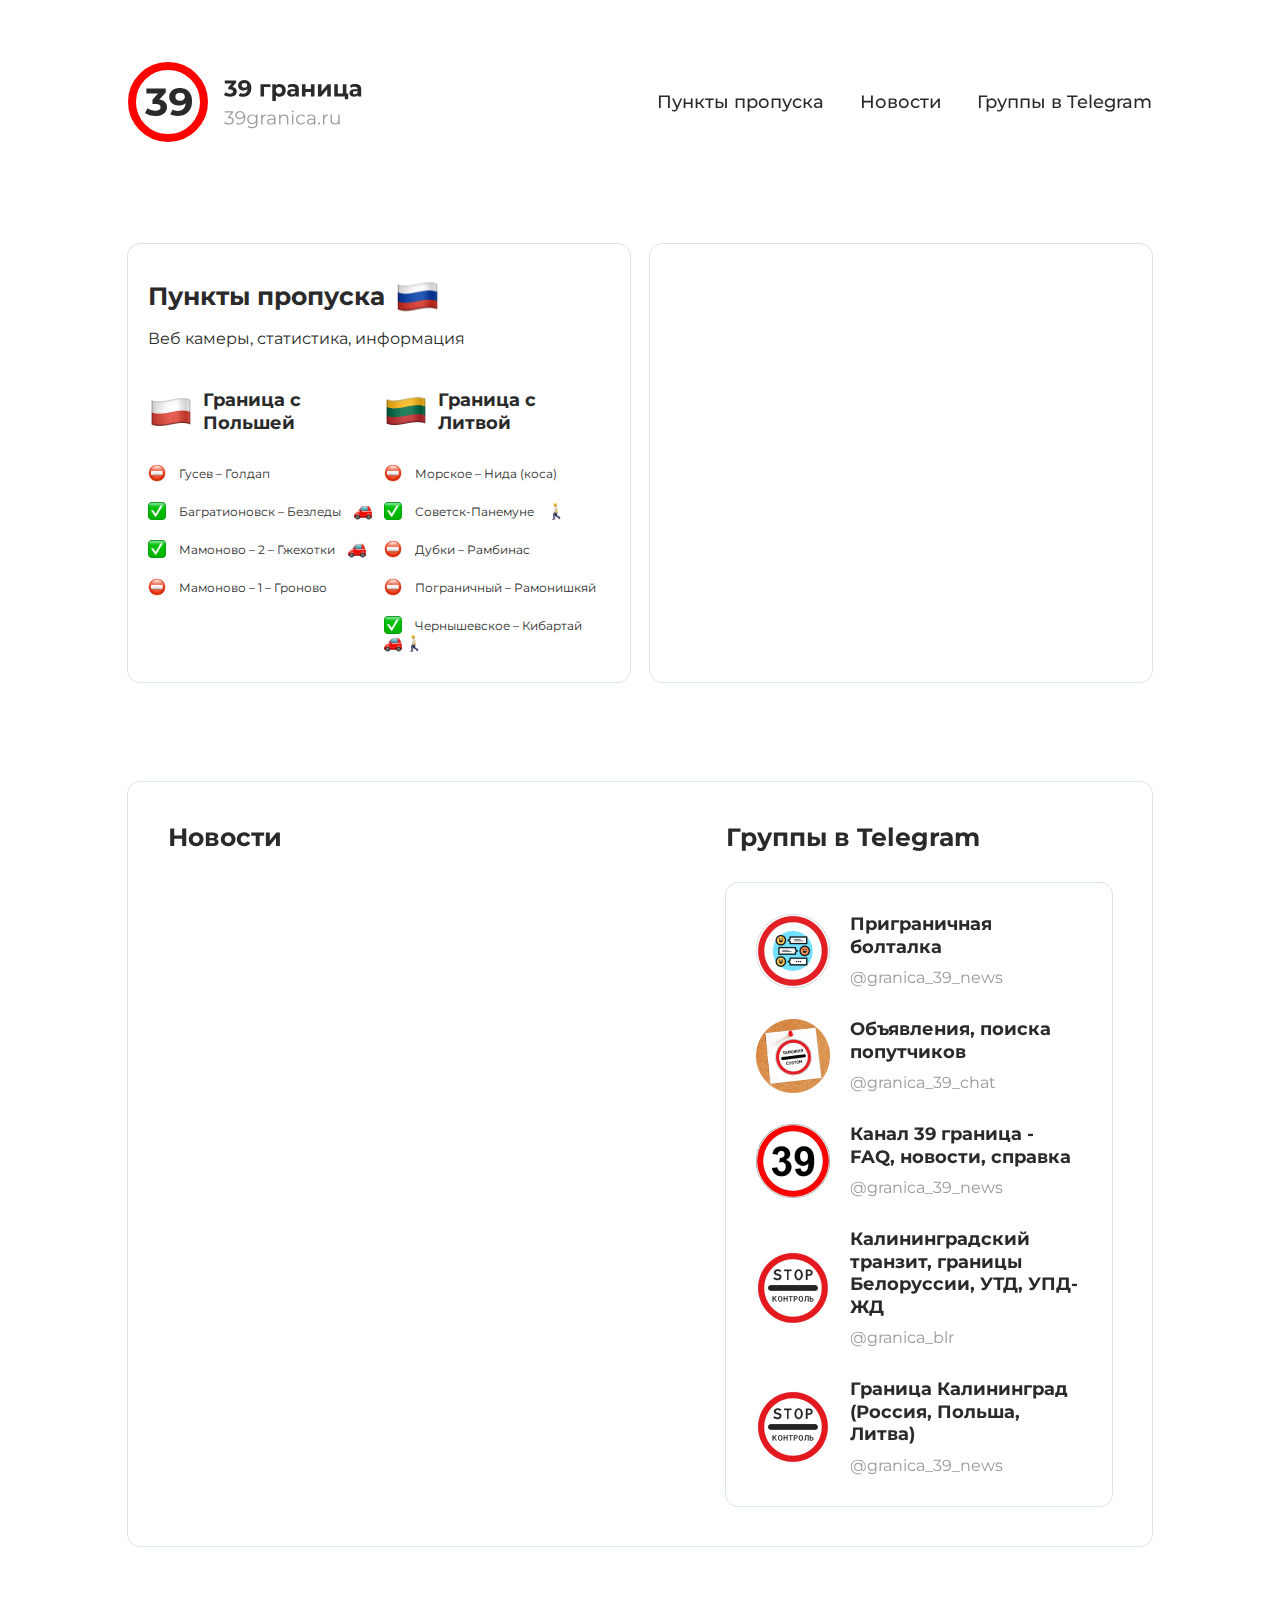
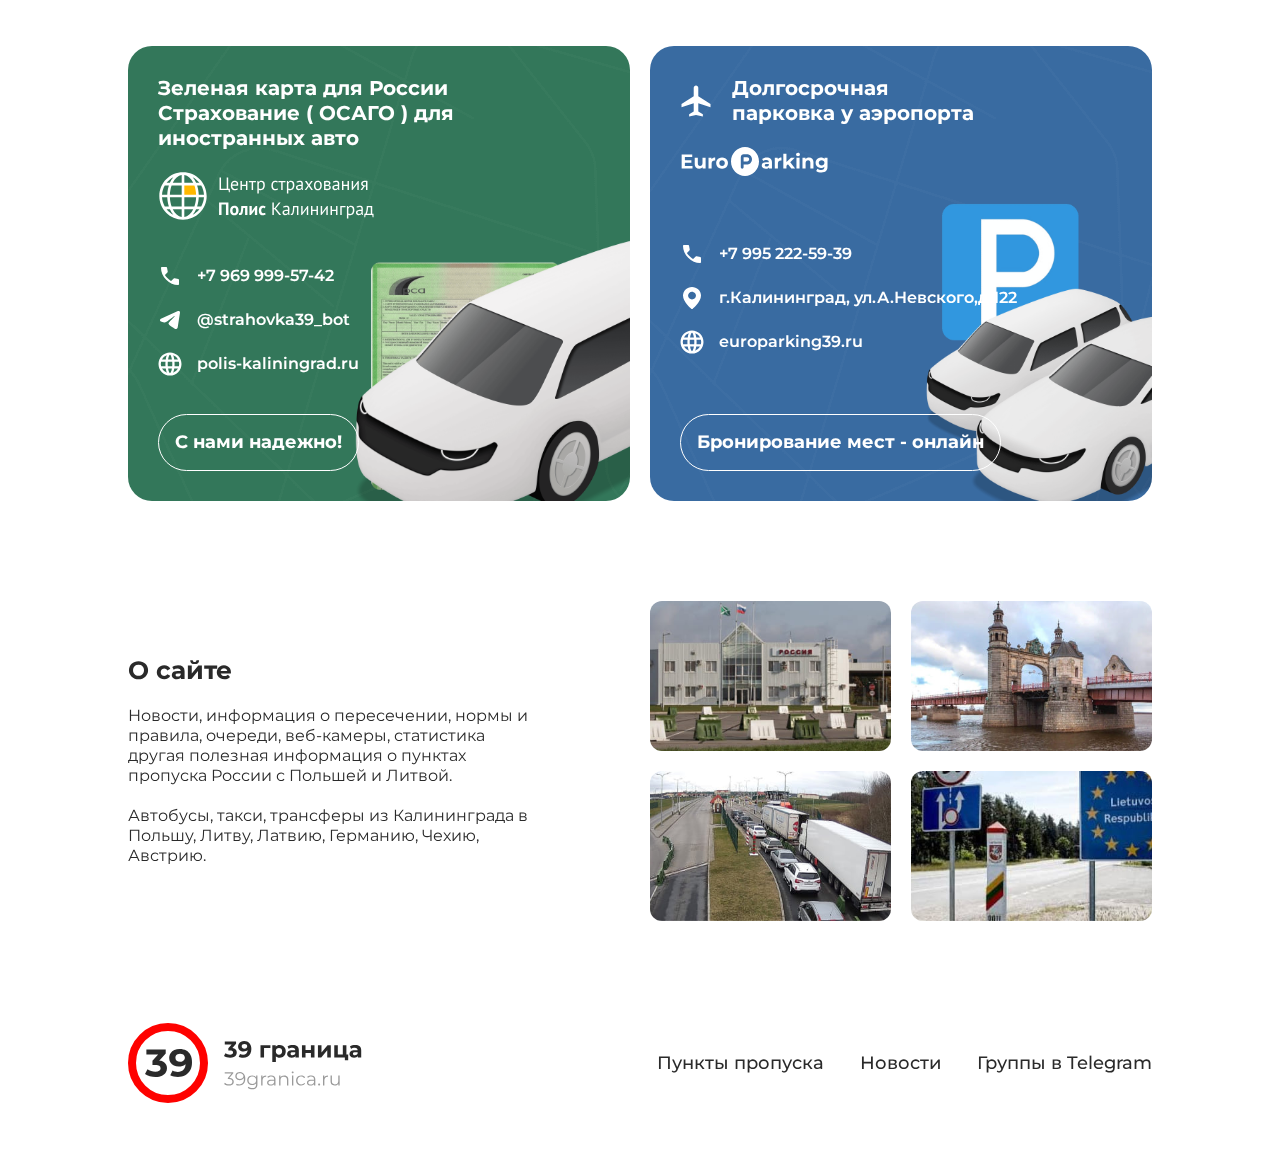
==== commit e1a33b50: "edits" ====
--- a/index.html
+++ b/index.html
@@ -45,22 +45,30 @@
                         </div>
                         <ul class="list">
                             <li>
-                                <img src="imgs/icons/stop.png" alt="stop">
-                                <span>Гусев – Голдап</span>
-                            </li>
-                            <li>
-                                <img src="imgs/icons/mark.png" alt="mark">
-                                <span>Багратионовск – Безледы</span>
-                                <img src="imgs/icons/car.png" alt="car">
-                            </li>
-                            <li>
-                                <img src="imgs/icons/mark.png" alt="mark">
-                                <span>Мамоново – 2 –  Гжехотки</span>
-                                <img src="imgs/icons/car.png" alt="car">
-                            </li>
-                            <li>
-                                <img src="imgs/icons/stop.png" alt="stop">
-                                <span>Мамоново – 1 – Гроново</span>
+                                <a href="/">
+                                    <img src="imgs/icons/stop.png" alt="stop">
+                                    <span>Гусев – Голдап</span>
+                                </a>
+                            </li>
+                            <li>
+                                <a href="/">
+                                    <img src="imgs/icons/mark.png" alt="mark">
+                                    <span>Багратионовск – Безледы</span>
+                                    <img src="imgs/icons/car.png" alt="car">
+                                </a>
+                            </li>
+                            <li>
+                                <a href="/">
+                                    <img src="imgs/icons/mark.png" alt="mark">
+                                    <span>Мамоново – 2 –  Гжехотки</span>
+                                    <img src="imgs/icons/car.png" alt="car">
+                                </a>
+                            </li>
+                            <li>
+                                <a href="/">
+                                    <img src="imgs/icons/stop.png" alt="stop">
+                                    <span>Мамоново – 1 – Гроново</span>
+                                </a>
                             </li>
                         </ul>
                     </div>
@@ -71,27 +79,37 @@
                         </div>
                         <ul class="list">
                             <li>
-                                <img src="imgs/icons/stop.png" alt="stop">
-                                <span>Морское – Нида (коса)</span>
-                            </li>
-                            <li>
-                                <img src="imgs/icons/mark.png" alt="mark">
-                                <span>Советск-Панемуне</span>
-                                <img src="imgs/icons/man.png" alt="man">
-                            </li>
-                            <li>
-                                <img src="imgs/icons/stop.png" alt="stop">
-                                <span>Дубки – Рамбинас</span>
-                            </li>
-                            <li>
-                                <img src="imgs/icons/stop.png" alt="stop">
-                                <span>Пограничный – Рамонишкяй</span>
-                            </li>
-                            <li>
-                                <img src="imgs/icons/mark.png" alt="mark">
-                                <span>Чернышевское – Кибартай</span>
-                                <img src="imgs/icons/car.png" alt="car">
-                                <img src="imgs/icons/man.png" alt="man">
+                                <a href="/">
+                                    <img src="imgs/icons/stop.png" alt="stop">
+                                    <span>Морское – Нида (коса)</span>
+                                </a>
+                            </li>
+                            <li>
+                                <a href="/">
+                                    <img src="imgs/icons/mark.png" alt="mark">
+                                    <span>Советск-Панемуне</span>
+                                    <img src="imgs/icons/man.png" alt="man">
+                                </a>
+                            </li>
+                            <li>
+                                <a href="/">
+                                    <img src="imgs/icons/stop.png" alt="stop">
+                                    <span>Дубки – Рамбинас</span>
+                                </a>
+                            </li>
+                            <li>
+                                <a href="/">
+                                    <img src="imgs/icons/stop.png" alt="stop">
+                                    <span>Пограничный – Рамонишкяй</span>
+                                </a>
+                            </li>
+                            <li>
+                                <a href="/">
+                                    <img src="imgs/icons/mark.png" alt="mark">
+                                    <span>Чернышевское – Кибартай</span>
+                                    <img src="imgs/icons/car.png" alt="car">
+                                    <img src="imgs/icons/man.png" alt="man">
+                                </a>
                             </li>
                         </ul>
                     </div>
@@ -118,54 +136,56 @@
                 </ul>
             </div>
             <div class="col-40">
-                <h2 class="mb-sm">Группы в Telegram</h2>
-                <ul class="list-box">
-                    <li>
-                        <a class="t-channel" href="https://t.me/granica_39_news">
-                            <img src="imgs/granica_39_chat.png" alt="granica_39_news">
-                            <div>
-                                <h3 class="mb-xs">Приграничная болталка</h3>
-                                <p class="gray">@granica_39_news</p>
-                            </div>
-                        </a>
-                    </li>
-                    <li>
-                        <a class="t-channel" href="https://t.me/granica_39_chat">
-                            <img src="imgs/granica_39_board.png" alt="granica_39_chat">
-                            <div>
-                                <h3 class="mb-xs">Объявления, поиска попутчиков </h3>
-                                <p class="gray">@granica_39_chat</p>
-                            </div>
-                        </a>
-                    </li>
-                    <li>
-                        <a class="t-channel" href="https://t.me/granica_39_news">
-                            <img src="imgs/granica_39.png" alt="granica_39_news">
-                            <div>
-                                <h3 class="mb-xs">Канал 39 граница - FAQ, новости, справка</h3>
-                                <p class="gray">@granica_39_news</p>
-                            </div>
-                        </a>
-                    </li>
-                    <li>
-                        <a class="t-channel" href="https://t.me/granica_blr">
-                            <img src="imgs/stop-control.png" alt="granica_blr">
-                            <div>
-                                <h3 class="mb-xs">Калининградский транзит, границы Белоруссии, УТД, УПД-ЖД</h3>
-                                <p class="gray">@granica_blr</p>
-                            </div>
-                        </a>
-                    </li>
-                    <li>
-                        <a class="t-channel" href="https://t.me/granica_39_news">
-                            <img src="imgs/stop-control.png" alt="granica_39_news">
-                            <div>
-                                <h3 class="mb-xs">Граница Калининград (Россия, Польша, Литва)</h3>
-                                <p class="gray">@granica_39_news</p>
-                            </div>
-                        </a>
-                    </li>
-                </ul>
+                <div class="sticky">
+                    <h2 class="mb-sm">Группы в Telegram</h2>
+                    <ul class="list-box">
+                        <li>
+                            <a class="t-channel" href="https://t.me/granica_39_news">
+                                <img src="imgs/granica_39_chat.png" alt="granica_39_news">
+                                <div>
+                                    <h3 class="mb-xs">Приграничная болталка</h3>
+                                    <p class="gray">@granica_39_news</p>
+                                </div>
+                            </a>
+                        </li>
+                        <li>
+                            <a class="t-channel" href="https://t.me/granica_39_chat">
+                                <img src="imgs/granica_39_board.png" alt="granica_39_chat">
+                                <div>
+                                    <h3 class="mb-xs">Объявления, поиска попутчиков </h3>
+                                    <p class="gray">@granica_39_chat</p>
+                                </div>
+                            </a>
+                        </li>
+                        <li>
+                            <a class="t-channel" href="https://t.me/granica_39_news">
+                                <img src="imgs/granica_39.png" alt="granica_39_news">
+                                <div>
+                                    <h3 class="mb-xs">Канал 39 граница - FAQ, новости, справка</h3>
+                                    <p class="gray">@granica_39_news</p>
+                                </div>
+                            </a>
+                        </li>
+                        <li>
+                            <a class="t-channel" href="https://t.me/granica_blr">
+                                <img src="imgs/stop-control.png" alt="granica_blr">
+                                <div>
+                                    <h3 class="mb-xs">Калининградский транзит, границы Белоруссии, УТД, УПД-ЖД</h3>
+                                    <p class="gray">@granica_blr</p>
+                                </div>
+                            </a>
+                        </li>
+                        <li>
+                            <a class="t-channel" href="https://t.me/granica_39_news">
+                                <img src="imgs/stop-control.png" alt="granica_39_news">
+                                <div>
+                                    <h3 class="mb-xs">Граница Калининград (Россия, Польша, Литва)</h3>
+                                    <p class="gray">@granica_39_news</p>
+                                </div>
+                            </a>
+                        </li>
+                    </ul>
+                </div>
             </div>
         </section>
 
--- a/css/style.min.css
+++ b/css/style.min.css
@@ -1 +1 @@
-@import"https://fonts.googleapis.com/css2?family=Montserrat:wght@100..900&display=swap";:root{--h-height: 84px;--h-footer: 84px;--main-color: #11AADF;--light-color: #D8E4EC;--gray: #9A9A9A;--font-color: #2A2A2A;--bg-color: #FFFFFF;--font-family: "Montserrat";--font-size-sm: 16px;--font-size: 18px;--font-size-md: 20px;--font-size-title: 22px;--font-size-xl: 28px;--gap: 20px;--margin: 40px;--margin-sm: 30px;--margin-xs: 10px;--margin-mid: 55px;--margin-lg: 120px;--radius: 12px;--transition: 250ms ease-in}@media(max-width: 1500px){:root{--font-size: 16px;--font-size-md: 18px;--font-size-title: 20px;--font-size-xl: 25px;--margin-lg: 100px}}@media(max-width: 1024px){:root{--margin-lg: 80px;--font-size-xl: 23px}}@media(max-width: 720px){:root{--font-size: 14px;--font-size-sm: 14px;--font-size-md: 16px;--font-size-title: 16px;--font-size-xl: 20px;--margin-lg: 60px}}*{padding:0px;margin:0px;box-sizing:border-box;line-height:125%}address{display:inline}ul,ol{list-style:none;padding-left:0px}a,a:hover,a:focus,a:active{color:inherit;text-decoration:none;cursor:pointer}.gray{color:var(--gray)}button{font-size:1em;display:block;font-family:inherit;color:inherit;background-color:rgba(0,0,0,0);border:none;cursor:pointer}.btn-primary{background-color:var(--main-color);color:var(--bg-color);padding:var(--gap);border-radius:var(--radius);transition:background-color var(--transition)}@media(max-width: 720px){.btn-primary{padding:1em var(--gap)}}.btn-primary:hover,.btn-primary:focus{background-color:#5fccf1}.btn-secondary{background-color:var(--bg-color);color:var(--font-color);padding:var(--gap);border-radius:var(--radius);border:1px solid var(--light-color);transition:border-color var(--transition)}.btn-secondary:hover,.btn-secondary:focus{border-color:var(--main-color)}.btn-secondary:active,.btn-secondary.active{background-color:var(--main-color);color:var(--bg-color)}h2{font-size:var(--font-size-xl);font-weight:700;text-align:left}h3{font-size:var(--font-size-md);font-weight:700;text-align:left}.gap{gap:var(--gap)}.d-flex{width:100%;display:flex !important;flex-direction:row;justify-content:flex-start;align-items:flex-start;flex-wrap:nowrap}.d-flex.y-cen{align-items:center}.d-flex.wrap{flex-wrap:wrap}.d-flex .col-33{width:calc(33% - var(--gap)/2)}.d-flex .col-40{width:calc(42% - var(--gap)/2)}.d-flex .col-50{width:calc(50% - var(--gap)/2)}.d-flex .col-60{width:calc(58% - var(--gap)/2)}.d-flex .col-66{width:calc(66% - var(--gap)/2)}@media(max-width: 1024px){.d-flex.bp-tablet{flex-wrap:wrap}.d-flex.bp-tablet>.col-33,.d-flex.bp-tablet>.col-40,.d-flex.bp-tablet>.col-50,.d-flex.bp-tablet>.col-60,.d-flex.bp-tablet>.col-66{width:100%}}@media(max-width: 720px){.d-flex.bp-mobile{flex-wrap:wrap}.d-flex.bp-mobile>.col-33,.d-flex.bp-mobile>.col-40,.d-flex.bp-mobile>.col-50,.d-flex.bp-mobile>.col-60,.d-flex.bp-mobile>.col-66{width:100%}}@media(max-width: 720px){.w-100-mob{width:100%}}.ml-xs{margin-left:var(--margin-xs)}.mr-xs{margin-right:var(--margin-xs)}.mt-xs{margin-top:var(--margin-xs)}.mt-gap{margin-top:var(--gap)}.mt-sm{margin-top:var(--margin-sm)}.mt-mid{margin-top:var(--margin-mid)}.mt-lg{margin-top:var(--margin-lg)}.mb-xs{margin-bottom:var(--margin-xs)}.mb-gap{margin-bottom:var(--gap)}.mb-sm{margin-bottom:var(--margin-sm)}.mb-md{margin-bottom:var(--margin)}.mb-mid{margin-bottom:var(--margin-mid)}.mb-lg{margin-bottom:var(--margin-lg)}.container{display:block;max-width:1440px;width:calc(100% - 4px);margin:0px auto}@media(max-width: 1500px){.container{max-width:1024px}}@media(max-width: 1024px){.container{max-width:720px}}@media(max-width: 720px){.container{max-width:335px}}.icon-md{width:45px;height:45px;-o-object-fit:scale-down;object-fit:scale-down}.list{font-size:var(--font-size-sm);display:flex !important;flex-direction:column;justify-content:flex-start;align-items:flex-start;flex-wrap:nowrap;gap:var(--gap)}.list li{display:block}.list li span{flex:1;margin:0px var(--margin-xs);vertical-align:middle}.list li img{display:inline;width:calc(var(--font-size-sm)*1.5);height:calc(var(--font-size-sm)*1.5);-o-object-fit:scale-down;object-fit:scale-down;vertical-align:middle}.list-box{display:flex !important;flex-direction:column;justify-content:flex-start;align-items:flex-start;flex-wrap:nowrap;padding:var(--margin-sm);outline:1px solid var(--light-color);border-radius:var(--radius);gap:var(--margin-sm)}.list-box li{display:block}@media(max-width: 1024px){.list-box{padding:0px;outline:none;border-radius:0px}}.dropdown{position:relative;width:100%}.dropdown__btn{width:100%;border:1px solid var(--light-color);border-radius:var(--radius);background-color:var(--bg-color);padding:1em var(--gap);position:relative;z-index:1;display:flex !important;flex-direction:row;justify-content:flex-start;align-items:center;flex-wrap:nowrap;font-size:1em;background:url(../imgs/icons/arrow.svg) no-repeat calc(100% - 1em) 50%;background-size:auto}.dropdown__btn span{display:inline;vertical-align:middle;margin:0px var(--margin-xs)}.dropdown__btn img{display:inline;width:calc(var(--font-size-sm)*1.5);height:calc(var(--font-size-sm)*1.5);-o-object-fit:scale-down;object-fit:scale-down;vertical-align:middle}.dropdown__box{position:absolute;z-index:100;top:102%;right:0px;width:100%;height:-moz-fit-content;height:fit-content;border-radius:var(--radius);border:1px solid var(--light-color);background-color:var(--bg-color);padding:1em var(--gap);display:none}.dropdown__box.show{display:block}.pagination{display:flex !important;flex-direction:row;justify-content:flex-end;align-items:flex-end;flex-wrap:nowrap;gap:var(--margin-xs)}@media(max-width: 1024px){.pagination.desk{display:none !important}}.pagination.tablet{display:none !important}@media(max-width: 1024px){.pagination.tablet{display:flex !important;width:100%;justify-content:space-between;margin-top:var(--margin-sm)}.pagination.tablet li:first-child{margin-right:auto}.pagination.tablet li:last-child{margin-left:auto}}.pagination li a,.pagination li button{display:flex !important;flex-direction:row;justify-content:center;align-items:center;flex-wrap:nowrap;width:56px;height:56px;border-radius:50%;border:1px solid var(--light-color);background-color:var(--bg-color)}.pagination li a.active,.pagination li button.active{background-color:var(--main-color);border-color:var(--main-color);color:var(--bg-color)}.breadcrumbs{margin-top:var(--gap);margin-bottom:var(--margin)}.breadcrumbs ul{display:flex !important;flex-direction:row;justify-content:flex-start;align-items:center;flex-wrap:nowrap}.breadcrumbs ul li{display:flex !important;flex-direction:row;justify-content:center;align-items:center;flex-wrap:nowrap}.breadcrumbs ul li:not(:first-child)::before{content:"/";margin:0px var(--margin-xs)}.breadcrumbs ul li a{background-color:#fafafa;display:flex !important;flex-direction:row;justify-content:center;align-items:center;flex-wrap:nowrap;font-size:12px;padding:4px 10px;border-radius:12px;transition:background-color var(--transition)}.breadcrumbs ul li a:hover,.breadcrumbs ul li a:focus{background-color:var(--light-color)}body{font-size:var(--font-size);font-family:var(--font-family);font-weight:400;background-color:var(--bg-color);color:var(--font-color);padding-top:60px;padding-bottom:60px}@media(max-width: 1024px){body{padding-top:0px;padding-bottom:20px}}main{min-height:calc(100vh - 120px - var(--h-footer) - var(--h-height))}.checkpoints{align-items:stretch}.checkpoints>.col-50{border-radius:var(--radius);outline:1px solid var(--light-color)}.checkpoints>.col-50:first-child{padding:calc(var(--gap)*1.5) var(--gap)}.checkpoints>.col-50:first-child .d-flex.gap{--gap: 10px}.checkpoints>.col-50:first-child .d-flex.gap .list{--gap: 20px}.checkpoints>.col-50 iframe{height:100%;min-height:350px}.checkpoint-page h2{margin-bottom:var(--gap)}.checkpoint-page video{width:100%;height:auto;border-radius:var(--radius);overflow:hidden;-webkit-backface-visibility:hidden;-webkit-transform:translate3d(0, 0, 0);isolation:isolate;transform:translateZ(0)}@media(max-width: 720px){.content .mb-sm{margin-bottom:0px}}.mediaContent{display:block;width:100%;height:282px;-o-object-fit:cover;object-fit:cover;border-radius:var(--margin-xs)}@media(max-width: 1500px){.mediaContent{height:210px}}@media(max-width: 1024px){.mediaContent{height:380px}}@media(max-width: 720px){.mediaContent{height:190px}}.news{outline:1px solid var(--light-color);border-radius:var(--radius);padding:calc(var(--gap)*2)}.news .list li{width:100%}.news .list li iframe{display:block;width:100%}.news .list li iframe body.body_widget_post{max-width:100% !important}@media(max-width: 720px){.news .list li iframe{transform:scaleX(0.95) translateX(-5%)}}@media(min-width: 1501px){.news .news-list{transform:scale(1.35);transform-origin:55% 0%}.news .col-60{padding-bottom:52%;overflow:hidden}}@media(max-width: 1024px){.news .col-40{margin-top:40px}}@media(max-width: 720px){.news{padding:var(--gap)}}.body_widget_post{max-width:100% !important}.t-channel{display:flex !important;flex-direction:row;justify-content:flex-start;align-items:center;flex-wrap:nowrap;gap:var(--gap)}.t-channel img{width:74px;height:74px;-o-object-fit:contain;object-fit:contain}.t-channel div{flex:1}.about__text{display:flex !important;flex-direction:column;justify-content:flex-start;align-items:flex-start;flex-wrap:nowrap;gap:var(--gap);width:80%}@media(max-width: 720px){.about__text{width:100%}}.about__grid{display:flex !important;flex-direction:row;justify-content:space-between;align-items:flex-start;flex-wrap:wrap;gap:var(--gap)}.about__grid .box{width:100%;background-color:#fafafa;border-radius:var(--radius);padding:var(--gap);display:flex !important;flex-direction:column;justify-content:flex-start;align-items:flex-start;flex-wrap:nowrap;gap:var(--gap)}.about__grid button{display:flex !important;flex-direction:row;justify-content:center;align-items:center;flex-wrap:nowrap;width:calc(50% - var(--gap)/2);gap:var(--margin-xs)}@media(max-width: 720px){.about__grid button{width:100%}}.photo-collage img{display:block;width:100%;border-radius:var(--radius);height:194px;-o-object-fit:cover;object-fit:cover}@media(max-width: 1500px){.photo-collage img{height:150px}}@media(max-width: 1024px){.photo-collage img{height:190px}}.offers__item{overflow:hidden;-webkit-backface-visibility:hidden;-webkit-transform:translate3d(0, 0, 0);isolation:isolate;transform:translateZ(0);position:relative;width:100%;background-color:#396ba1;background-image:url(../imgs/bg/offers-bg.png);background-repeat:no-repeat;background-size:cover;background-position:50% 50%;color:var(--bg-color);border-radius:calc(var(--radius)*2);padding:var(--margin-sm);height:455px}.offers__item.green{background-color:#33775a}@media(max-width: 720px){.offers__item{height:-moz-fit-content;height:fit-content;padding:var(--gap)}}.offers__item-img{position:absolute;top:0px;left:0px;width:100%;height:100%;-o-object-fit:scale-down;object-fit:scale-down;-o-object-position:bottom right;object-position:bottom right;z-index:1}.offers__item-img img{display:block;width:100%;height:100%;-o-object-fit:scale-down;object-fit:scale-down;-o-object-position:bottom right;object-position:bottom right}.offers__item-text{position:relative;z-index:10;height:100%;display:flex !important;flex-direction:column;justify-content:space-between;align-items:flex-start;flex-wrap:nowrap}@media(max-width: 720px){.offers__item-text{gap:var(--margin-sm)}}.offers__item-text .list{font-weight:600}@media(max-width: 720px){.offers__item-text .list{gap:10px}}.offers__item-text .list li img{margin-right:calc(var(--margin-xs)*1.5)}.offers__item-top .title{font-size:var(--font-size-title);font-weight:700;text-align:left;margin-bottom:var(--gap);display:flex !important;flex-direction:row;justify-content:flex-start;align-items:center;flex-wrap:nowrap}.offers__item-top .title img{width:calc(var(--font-size-sm)*2);height:calc(var(--font-size-sm)*2);-o-object-fit:scale-down;object-fit:scale-down;margin-right:var(--gap)}.offers__item-logo{max-width:220px;max-height:50px;width:auto;height:auto;-o-object-fit:scale-down;object-fit:scale-down}@media(max-width: 720px){.offers__item-logo{max-width:170px;max-height:40px}}.offers__item-btn{background-color:rgba(0,0,0,0);font-size:var(--font-size-md);font-weight:700;border:1px solid currentColor;padding:var(--font-size);border-radius:calc(var(--gap)*2.5)}.not-found{display:flex !important;flex-direction:column;justify-content:flex-start;align-items:center;flex-wrap:nowrap;text-align:center}.not-found .num{font-size:300px;font-weight:700}@media(max-width: 1500px){.not-found .num{font-size:250px}}@media(max-width: 1024px){.not-found .num{font-size:200px}}@media(max-width: 720px){.not-found .num{font-size:150px}}@media(max-width: 1024px){header,footer{padding-top:var(--gap);padding-bottom:var(--gap)}}header .container,footer .container{display:flex !important;flex-direction:row;justify-content:space-between;align-items:center;flex-wrap:nowrap}header .logo,footer .logo{max-width:235px;height:84px;-o-object-fit:scale-down;object-fit:scale-down}header nav,footer nav{display:block;width:-moz-fit-content;width:fit-content}header nav ul,footer nav ul{display:flex !important;flex-direction:row;justify-content:flex-end;align-items:center;flex-wrap:nowrap;font-size:var(--font-size-md);font-weight:500}header nav ul li:not(:first-child),footer nav ul li:not(:first-child){margin-left:2em}header nav ul li a,footer nav ul li a{transition:color var(--transition)}header nav ul li a:hover,header nav ul li a:focus,header nav ul li a:active,footer nav ul li a:hover,footer nav ul li a:focus,footer nav ul li a:active{color:var(--main-color)}@media(max-width: 1024px){header{border-bottom:1px solid var(--light-color)}}header .menu{position:relative;display:flex !important;flex-direction:row;justify-content:center;align-items:center;flex-wrap:nowrap}header .menu .open{width:2em;height:2em;display:none}header .menu .open img{width:100%;height:100%;-o-object-fit:scale-down;object-fit:scale-down}@media(max-width: 1024px){header .menu .open{display:flex !important;flex-direction:row;justify-content:center;align-items:center;flex-wrap:nowrap}}header nav{position:relative}@media(max-width: 1024px){header nav{display:none;position:fixed;top:1em;right:1em;width:calc(100% - 2em);height:-moz-fit-content;height:fit-content;background-color:var(--bg-color);border:1px solid var(--light-color);border-radius:var(--radius);padding:var(--gap)}header nav.visible{display:block}}header nav .close{position:absolute !important;top:1em;right:1em;display:none;position:relative;z-index:5;width:2em;height:2em}header nav .close img{width:100%;height:100%;-o-object-fit:scale-down;object-fit:scale-down}@media(max-width: 1024px){header nav .close{display:flex !important;flex-direction:row;justify-content:center;align-items:center;flex-wrap:nowrap}}header nav ul{position:relative;z-index:1}@media(max-width: 1024px){header nav ul{display:flex !important;flex-direction:column;justify-content:flex-start;align-items:flex-start;flex-wrap:nowrap;gap:var(--gap)}header nav ul li{margin-left:0px !important}}@media(max-width: 1024px){footer .container{flex-direction:column;align-items:flex-start}footer .container .logo{margin-bottom:40px}}@media(max-width: 720px){footer .container nav ul{flex-direction:column;align-items:flex-start;gap:var(--gap)}footer .container nav ul li{margin-left:0px !important}}/*# sourceMappingURL=style.min.css.map */+@import"https://fonts.googleapis.com/css2?family=Montserrat:wght@100..900&display=swap";:root{--h-height: 84px;--h-footer: 84px;--main-color: #11AADF;--light-color: #D8E4EC;--gray: #9A9A9A;--font-color: #2A2A2A;--bg-color: #FFFFFF;--font-family: "Montserrat";--font-size-sm: 16px;--font-size: 18px;--font-size-md: 20px;--font-size-title: 22px;--font-size-xl: 28px;--gap: 20px;--margin: 40px;--margin-sm: 30px;--margin-xs: 10px;--margin-mid: 55px;--margin-lg: 120px;--radius: 12px;--transition: 250ms ease-in}@media(max-width: 1500px){:root{--font-size: 16px;--font-size-md: 18px;--font-size-title: 20px;--font-size-xl: 25px;--margin-lg: 100px}}@media(max-width: 1024px){:root{--margin-lg: 80px;--font-size-xl: 23px}}@media(max-width: 720px){:root{--font-size: 14px;--font-size-sm: 14px;--font-size-md: 16px;--font-size-title: 16px;--font-size-xl: 20px;--margin-lg: 60px}}*{padding:0px;margin:0px;box-sizing:border-box;line-height:125%}address{display:inline;font-style:normal}ul,ol{list-style:none;padding-left:0px}a,a:hover,a:focus,a:active{color:inherit;text-decoration:none;cursor:pointer}.gray{color:var(--gray)}button{font-size:1em;display:block;font-family:inherit;color:inherit;background-color:rgba(0,0,0,0);border:none;cursor:pointer}.btn-primary{background-color:var(--main-color);color:var(--bg-color);padding:var(--gap);border-radius:var(--radius);transition:background-color var(--transition)}@media(max-width: 720px){.btn-primary{padding:1em var(--gap)}}.btn-primary:hover,.btn-primary:focus{background-color:#5fccf1}.btn-secondary{background-color:var(--bg-color);color:var(--font-color);padding:var(--gap);border-radius:var(--radius);border:1px solid var(--light-color);transition:border-color var(--transition)}@media(max-width: 720px){.btn-secondary{padding:1em 1.2em}}.btn-secondary:hover,.btn-secondary:focus{border-color:var(--main-color)}.btn-secondary:active,.btn-secondary.active{background-color:var(--main-color);color:var(--bg-color)}h1,h2{font-size:var(--font-size-xl);font-weight:700;text-align:left}h3{font-size:var(--font-size-md);font-weight:700;text-align:left}.gap{gap:var(--gap)}.d-flex{width:100%;display:flex !important;flex-direction:row;justify-content:flex-start;align-items:flex-start;flex-wrap:nowrap}.d-flex.y-cen{align-items:center}.d-flex.wrap{flex-wrap:wrap}.d-flex .col-33{width:calc(33% - var(--gap)/2)}.d-flex .col-40{width:calc(42% - var(--gap)/2)}.d-flex .col-50{width:calc(50% - var(--gap)/2)}.d-flex .col-60{width:calc(58% - var(--gap)/2)}.d-flex .col-66{width:calc(66% - var(--gap)/2)}@media(max-width: 1024px){.d-flex.bp-tablet{flex-wrap:wrap}.d-flex.bp-tablet>.col-33,.d-flex.bp-tablet>.col-40,.d-flex.bp-tablet>.col-50,.d-flex.bp-tablet>.col-60,.d-flex.bp-tablet>.col-66{width:100%}}@media(max-width: 720px){.d-flex.bp-mobile{flex-wrap:wrap}.d-flex.bp-mobile>.col-33,.d-flex.bp-mobile>.col-40,.d-flex.bp-mobile>.col-50,.d-flex.bp-mobile>.col-60,.d-flex.bp-mobile>.col-66{width:100%}}@media(max-width: 720px){.w-100-mob{width:100%}}.ml-xs{margin-left:var(--margin-xs)}.mr-xs{margin-right:var(--margin-xs)}.mt-xs{margin-top:var(--margin-xs)}.mt-gap{margin-top:var(--gap)}.mt-sm{margin-top:var(--margin-sm)}.mt-mid{margin-top:var(--margin-mid)}.mt-lg{margin-top:var(--margin-lg)}.mb-xs{margin-bottom:var(--margin-xs)}.mb-gap{margin-bottom:var(--gap)}.mb-sm{margin-bottom:var(--margin-sm)}.mb-md{margin-bottom:var(--margin)}.mb-mid{margin-bottom:var(--margin-mid)}.mb-lg{margin-bottom:var(--margin-lg)}.container{display:block;max-width:1440px;width:calc(100% - 4px);margin:0px auto}@media(max-width: 1500px){.container{max-width:1024px}}@media(max-width: 1024px){.container{max-width:720px}}@media(max-width: 720px){.container{max-width:335px}}.icon-md{width:45px;height:45px;-o-object-fit:scale-down;object-fit:scale-down}.list{font-size:var(--font-size-sm);display:flex !important;flex-direction:column;justify-content:flex-start;align-items:flex-start;flex-wrap:nowrap;gap:var(--gap)}.list li{display:block}.list li span{flex:1;margin:0px var(--margin-xs);vertical-align:middle}.list li img{display:inline;width:calc(var(--font-size-sm)*1.5);height:calc(var(--font-size-sm)*1.5);-o-object-fit:scale-down;object-fit:scale-down;vertical-align:middle}.list-box{display:flex !important;flex-direction:column;justify-content:flex-start;align-items:flex-start;flex-wrap:nowrap;padding:var(--margin-sm);outline:1px solid var(--light-color);border-radius:var(--radius);gap:var(--margin-sm)}.list-box li{display:block}@media(max-width: 1024px){.list-box{padding:0px;outline:none;border-radius:0px}}.dropdown{position:relative;width:100%}.dropdown__btn{width:100%;border:1px solid var(--light-color);border-radius:var(--radius);background-color:var(--bg-color);padding:1em var(--gap);position:relative;z-index:1;display:flex !important;flex-direction:row;justify-content:flex-start;align-items:center;flex-wrap:nowrap;font-size:1em;background:url(../imgs/icons/arrow.svg) no-repeat calc(100% - 1em) 50%;background-size:auto}.dropdown__btn span{display:inline;vertical-align:middle;margin:0px var(--margin-xs)}.dropdown__btn img{display:inline;width:calc(var(--font-size-sm)*1.5);height:calc(var(--font-size-sm)*1.5);-o-object-fit:scale-down;object-fit:scale-down;vertical-align:middle}.dropdown__box{position:absolute;z-index:100;top:102%;right:0px;width:100%;height:-moz-fit-content;height:fit-content;border-radius:var(--radius);border:1px solid var(--light-color);background-color:var(--bg-color);padding:1em var(--gap);display:none}.dropdown__box.show{display:block}.pagination{display:flex !important;flex-direction:row;justify-content:flex-end;align-items:flex-end;flex-wrap:nowrap;gap:var(--margin-xs)}@media(max-width: 1024px){.pagination.desk{display:none !important}}.pagination.tablet{display:none !important}@media(max-width: 1024px){.pagination.tablet{display:flex !important;width:100%;justify-content:space-between;margin-top:var(--margin-sm)}.pagination.tablet li:first-child{margin-right:auto}.pagination.tablet li:last-child{margin-left:auto}}.pagination li a,.pagination li button{display:flex !important;flex-direction:row;justify-content:center;align-items:center;flex-wrap:nowrap;width:56px;height:56px;border-radius:50%;border:1px solid var(--light-color);background-color:var(--bg-color)}.pagination li a.active,.pagination li button.active{background-color:var(--main-color);border-color:var(--main-color);color:var(--bg-color)}.breadcrumbs{margin-top:var(--gap);margin-bottom:var(--margin)}.breadcrumbs ul{display:flex !important;flex-direction:row;justify-content:flex-start;align-items:center;flex-wrap:nowrap}.breadcrumbs ul li{display:flex !important;flex-direction:row;justify-content:center;align-items:center;flex-wrap:nowrap}.breadcrumbs ul li:not(:first-child)::before{content:"/";margin:0px var(--margin-xs)}.breadcrumbs ul li a{background-color:#fafafa;display:flex !important;flex-direction:row;justify-content:center;align-items:center;flex-wrap:nowrap;font-size:12px;padding:4px 10px;border-radius:12px;transition:background-color var(--transition)}.breadcrumbs ul li a:hover,.breadcrumbs ul li a:focus{background-color:var(--light-color)}body{font-size:var(--font-size);font-family:var(--font-family);font-weight:400;background-color:var(--bg-color);color:var(--font-color);padding-top:60px;padding-bottom:60px}@media(max-width: 1024px){body{padding-top:0px;padding-bottom:20px}}main{min-height:calc(100vh - 120px - var(--h-footer) - var(--h-height))}.checkpoints{align-items:stretch}.checkpoints>.col-50{border-radius:var(--radius);outline:1px solid var(--light-color)}.checkpoints>.col-50:first-child{padding:calc(var(--gap)*1.5) var(--gap)}.checkpoints>.col-50:first-child .d-flex.gap{--gap: 10px}@media(max-width: 720px){.checkpoints>.col-50:first-child .d-flex.gap{--gap: 30px}}.checkpoints>.col-50:first-child .d-flex.gap .list{--gap: 20px}.checkpoints>.col-50 iframe{height:100%;min-height:350px}@media(max-width: 1500px){.checkpoints .list{--font-size-sm: 12px}}.checkpoint-page h1{margin-bottom:var(--gap)}.checkpoint-page video{width:100%;height:auto;border-radius:var(--radius);overflow:hidden;-webkit-backface-visibility:hidden;-webkit-transform:translate3d(0, 0, 0);isolation:isolate;transform:translateZ(0)}@media(max-width: 720px){.content .mb-sm{margin-bottom:0px}}.mediaContent{display:block;width:100%;height:282px;-o-object-fit:cover;object-fit:cover;border-radius:var(--margin-xs)}@media(max-width: 1500px){.mediaContent{height:210px}}@media(max-width: 1024px){.mediaContent{height:380px}}@media(max-width: 720px){.mediaContent{height:190px}}.news{outline:1px solid var(--light-color);border-radius:var(--radius);padding:calc(var(--gap)*2);align-items:stretch}.news .list li{width:100%}.news .list li iframe{display:block;width:100%}.news .list li iframe body.body_widget_post{max-width:100% !important}@media(max-width: 720px){.news .list li iframe{transform:scaleX(0.95) translateX(-5%)}}.news .sticky{position:sticky;top:0px;right:0px;width:100%}@media(min-width: 1501px){.news .news-list{transform:scale(1.35);transform-origin:55% 0%}.news .col-60{padding-bottom:52%;overflow:hidden}}@media(max-width: 1024px){.news .col-40{margin-top:40px}}@media(max-width: 720px){.news{padding:var(--gap)}}.body_widget_post{max-width:100% !important}.t-channel{display:flex !important;flex-direction:row;justify-content:flex-start;align-items:center;flex-wrap:nowrap;gap:var(--gap)}.t-channel img{width:74px;height:74px;-o-object-fit:contain;object-fit:contain}.t-channel div{flex:1}.about__text{display:flex !important;flex-direction:column;justify-content:flex-start;align-items:flex-start;flex-wrap:nowrap;gap:var(--gap);width:80%}@media(max-width: 720px){.about__text{width:100%}}.about__grid{display:flex !important;flex-direction:row;justify-content:space-between;align-items:flex-start;flex-wrap:wrap;gap:var(--gap)}.about__grid .box{width:100%;background-color:#fafafa;border-radius:var(--radius);padding:var(--gap);display:flex !important;flex-direction:column;justify-content:flex-start;align-items:flex-start;flex-wrap:nowrap;gap:var(--gap)}.about__grid button{display:flex !important;flex-direction:row;justify-content:center;align-items:center;flex-wrap:nowrap;width:calc(50% - var(--gap)/2);gap:var(--margin-xs)}@media(max-width: 720px){.about__grid button{width:100%}}.photo-collage img{display:block;width:100%;border-radius:var(--radius);height:194px;-o-object-fit:cover;object-fit:cover}@media(max-width: 1500px){.photo-collage img{height:150px}}@media(max-width: 1024px){.photo-collage img{height:190px}}.statistics__top{margin-top:var(--margin-mid);display:flex !important;flex-direction:row;justify-content:flex-start;align-items:flex-start;flex-wrap:nowrap;gap:var(--margin-mid)}@media(max-width: 1024px){.statistics__top{flex-direction:column}}@media(max-width: 720px){.statistics__top{--gap: 10px;margin-top:var(--margin);gap:var(--margin-sm)}}.statistics__controls{margin-top:var(--margin-mid)}@media(max-width: 720px){.statistics__controls{margin-top:var(--margin)}}.statistics__controls ul{list-style:none;padding-left:0px;display:flex !important;flex-direction:row;justify-content:space-between;align-items:center;flex-wrap:nowrap}@media(max-width: 1500px){.statistics__controls ul{font-size:13px}}@media(max-width: 1024px){.statistics__controls ul{display:flex !important;flex-direction:column;justify-content:flex-start;align-items:flex-start;flex-wrap:nowrap}}.statistics__controls ul li{--padding: --margin-sm;opacity:1;transition:opacity var(--transition);cursor:pointer;display:flex !important;flex-direction:row;justify-content:flex-start;align-items:center;flex-wrap:nowrap;gap:var(--margin-xs)}.statistics__controls ul li:first-child{padding-right:var(--padding)}@media(max-width: 1024px){.statistics__controls ul li:first-child{padding-right:0px}}.statistics__controls ul li:not(:first-child,:last-child){padding:0px var(--padding)}@media(max-width: 1024px){.statistics__controls ul li:not(:first-child,:last-child){padding:0px}}.statistics__controls ul li:last-child{padding-left:var(--padding)}@media(max-width: 1024px){.statistics__controls ul li:last-child{padding-left:0px}}.statistics__controls ul li:not(:first-child){border-left:1px solid var(--light-color)}@media(max-width: 1024px){.statistics__controls ul li:not(:first-child){border-left:unset;margin-top:var(--gap)}}.statistics__controls ul li span{width:23px;height:23px;border-radius:50%}@media(max-width: 1500px){.statistics__controls ul li span{width:20px;height:20px}}.statistics__controls ul li p{flex:1}.statistics__controls ul li.excluded{opacity:.5}@media(max-width: 1500px){.statistics__controls ul li{--padding: 15px}}.statistics__chart{margin-top:var(--margin-mid);border:1px solid var(--light-color);border-radius:calc(var(--radius)*2);padding:var(--margin-sm) var(--margin)}@media(max-width: 1024px){.statistics__chart{padding:var(--gap);border-radius:var(--radius)}}@media(max-width: 720px){.statistics__chart{padding:5px;margin-top:var(--margin)}}.offers__item{overflow:hidden;-webkit-backface-visibility:hidden;-webkit-transform:translate3d(0, 0, 0);isolation:isolate;transform:translateZ(0);position:relative;width:100%;background-color:#396ba1;background-image:url(../imgs/bg/offers-bg.png);background-repeat:no-repeat;background-size:cover;background-position:50% 50%;color:var(--bg-color);border-radius:calc(var(--radius)*2);padding:var(--margin-sm);height:455px}.offers__item.green{background-color:#33775a}@media(max-width: 720px){.offers__item{--font-size-sm: 12px;height:-moz-fit-content;height:fit-content;padding:var(--gap);border-radius:var(--radius)}}.offers__item-img{position:absolute;top:0px;left:0px;width:100%;height:100%;-o-object-fit:scale-down;object-fit:scale-down;-o-object-position:bottom right;object-position:bottom right;z-index:1}.offers__item-img img{display:block;width:100%;height:100%;-o-object-fit:scale-down;object-fit:scale-down;-o-object-position:bottom right;object-position:bottom right}.offers__item-text{position:relative;z-index:10;height:100%;display:flex !important;flex-direction:column;justify-content:space-between;align-items:flex-start;flex-wrap:nowrap}@media(max-width: 720px){.offers__item-text{gap:var(--margin-sm)}}.offers__item-text .list{font-weight:600}@media(max-width: 720px){.offers__item-text .list{gap:10px;width:80%}}.offers__item-text .list li{display:flex !important;flex-direction:row;justify-content:flex-start;align-items:center;flex-wrap:nowrap}.offers__item-text .list li img{margin-right:calc(var(--margin-xs)*1.5)}.offers__item-text .list li a,.offers__item-text .list li span,.offers__item-text .list li address{flex:1}.offers__item-top .title{font-size:var(--font-size-title);font-weight:700;text-align:left;margin-bottom:var(--gap);display:flex !important;flex-direction:row;justify-content:flex-start;align-items:center;flex-wrap:nowrap}.offers__item-top .title img{width:calc(var(--font-size-sm)*2);height:calc(var(--font-size-sm)*2);-o-object-fit:scale-down;object-fit:scale-down;margin-right:var(--gap)}.offers__item-logo{max-width:220px;max-height:50px;width:auto;height:auto;-o-object-fit:scale-down;object-fit:scale-down}@media(max-width: 720px){.offers__item-logo{max-width:170px;max-height:40px}}.offers__item-btn{background-color:rgba(0,0,0,0);font-size:var(--font-size-md);font-weight:700;border:1px solid currentColor;padding:var(--font-size);border-radius:calc(var(--gap)*2.5)}@media(max-width: 720px){.offers__item-btn{font-size:var(--font-size)}}.not-found{display:flex !important;flex-direction:column;justify-content:flex-start;align-items:center;flex-wrap:nowrap;text-align:center}.not-found .num{font-size:300px;font-weight:700}@media(max-width: 1500px){.not-found .num{font-size:250px}}@media(max-width: 1024px){.not-found .num{font-size:200px}}@media(max-width: 720px){.not-found .num{font-size:150px}}@media(max-width: 1024px){header,footer{padding-top:var(--gap);padding-bottom:var(--gap)}}header .container,footer .container{display:flex !important;flex-direction:row;justify-content:space-between;align-items:center;flex-wrap:nowrap}header .logo,footer .logo{max-width:235px;height:84px;-o-object-fit:scale-down;object-fit:scale-down}header nav,footer nav{display:block;width:-moz-fit-content;width:fit-content}header nav ul,footer nav ul{display:flex !important;flex-direction:row;justify-content:flex-end;align-items:center;flex-wrap:nowrap;font-size:var(--font-size-md);font-weight:500}header nav ul li:not(:first-child),footer nav ul li:not(:first-child){margin-left:2em}header nav ul li a,footer nav ul li a{transition:color var(--transition)}header nav ul li a:hover,header nav ul li a:focus,header nav ul li a:active,footer nav ul li a:hover,footer nav ul li a:focus,footer nav ul li a:active{color:var(--main-color)}@media(max-width: 1024px){header{border-bottom:1px solid var(--light-color)}}header .menu{position:relative;display:flex !important;flex-direction:row;justify-content:center;align-items:center;flex-wrap:nowrap}header .menu .open{width:2em;height:2em;display:none}header .menu .open img{width:100%;height:100%;-o-object-fit:scale-down;object-fit:scale-down}@media(max-width: 1024px){header .menu .open{display:flex !important;flex-direction:row;justify-content:center;align-items:center;flex-wrap:nowrap}}header nav{position:relative}@media(max-width: 1024px){header nav{display:none;position:fixed;z-index:1000;top:1em;right:1em;width:calc(100% - 2em);height:-moz-fit-content;height:fit-content;background-color:var(--bg-color);border:1px solid var(--light-color);border-radius:var(--radius);padding:var(--gap)}header nav.visible{display:block}}header nav .close{position:absolute !important;top:1em;right:1em;display:none;position:relative;z-index:5;width:2em;height:2em}header nav .close img{width:100%;height:100%;-o-object-fit:scale-down;object-fit:scale-down}@media(max-width: 1024px){header nav .close{display:flex !important;flex-direction:row;justify-content:center;align-items:center;flex-wrap:nowrap}}header nav ul{position:relative;z-index:1}@media(max-width: 1024px){header nav ul{display:flex !important;flex-direction:column;justify-content:flex-start;align-items:flex-start;flex-wrap:nowrap;gap:var(--gap)}header nav ul li{margin-left:0px !important}}@media(max-width: 1024px){footer .container{flex-direction:column;align-items:flex-start}footer .container .logo{margin-bottom:40px}}@media(max-width: 720px){footer .container nav ul{flex-direction:column;align-items:flex-start;gap:var(--gap)}footer .container nav ul li{margin-left:0px !important}}/*# sourceMappingURL=style.min.css.map */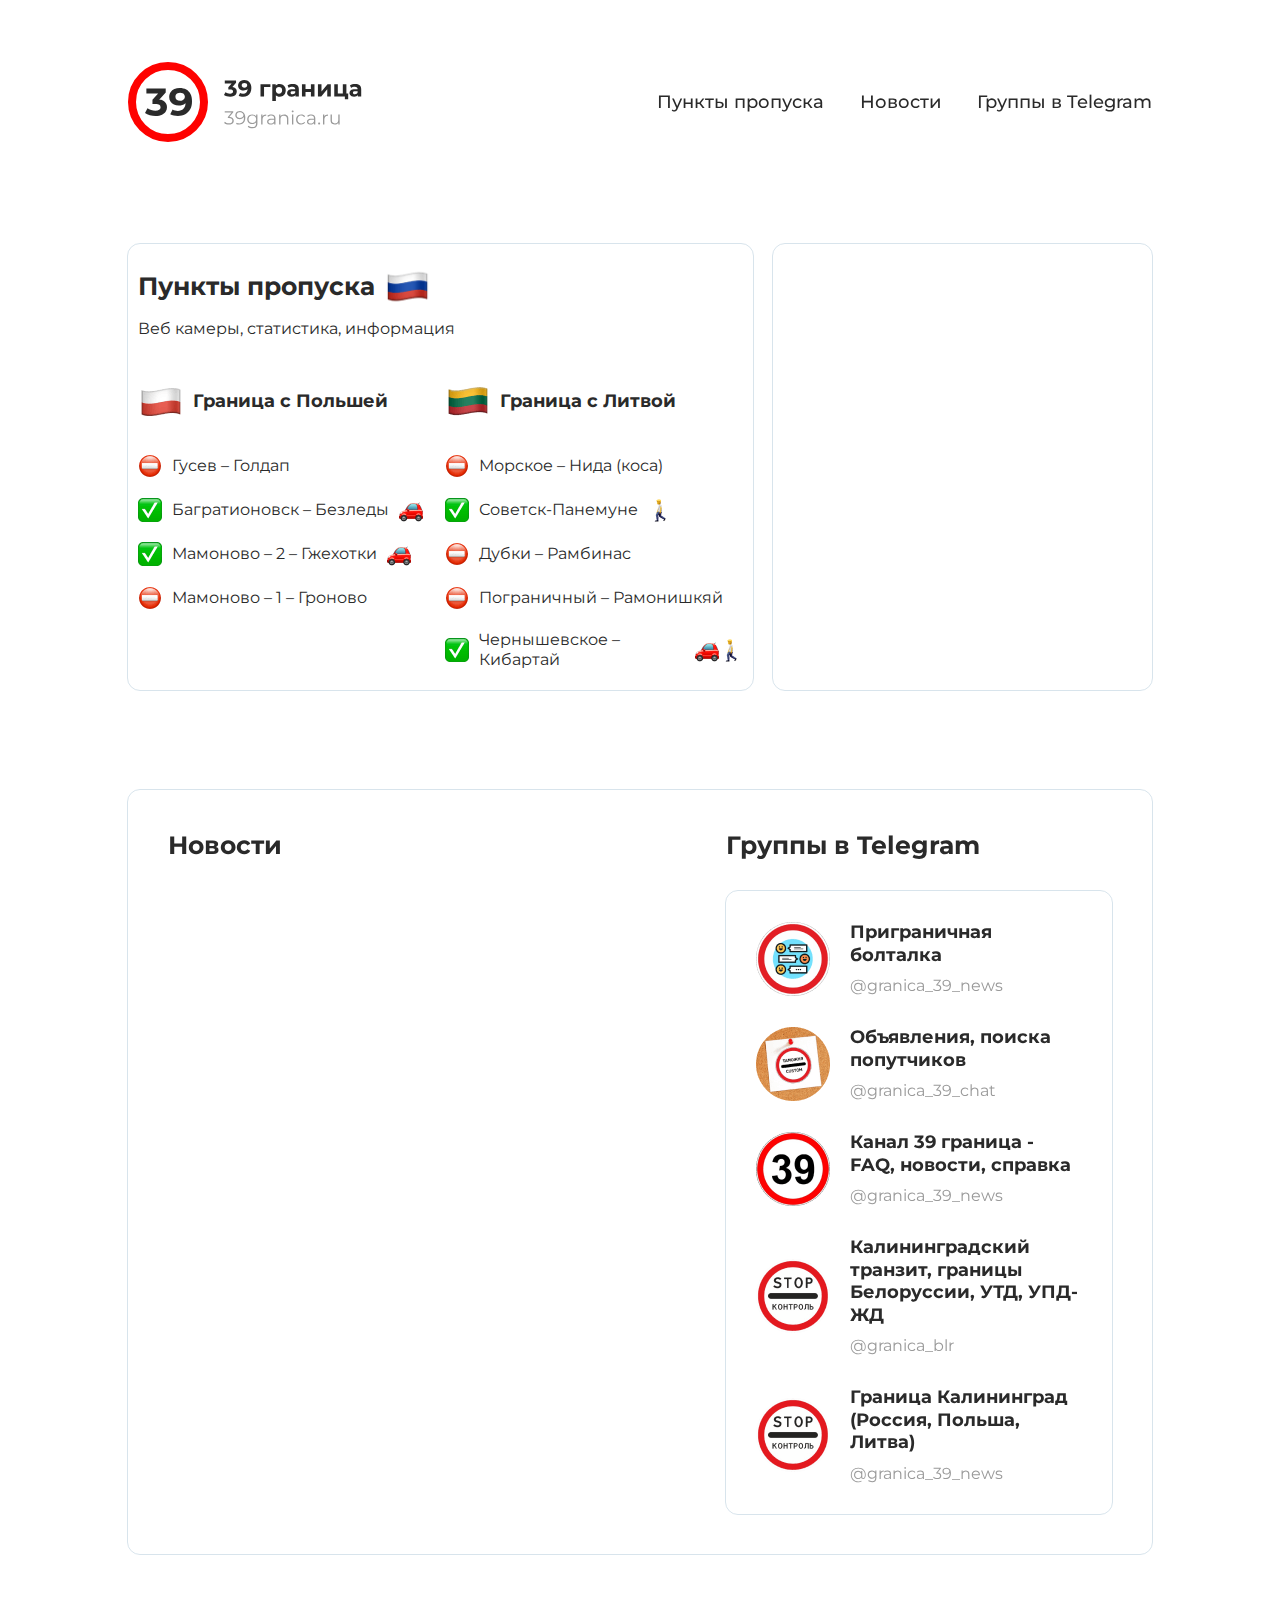
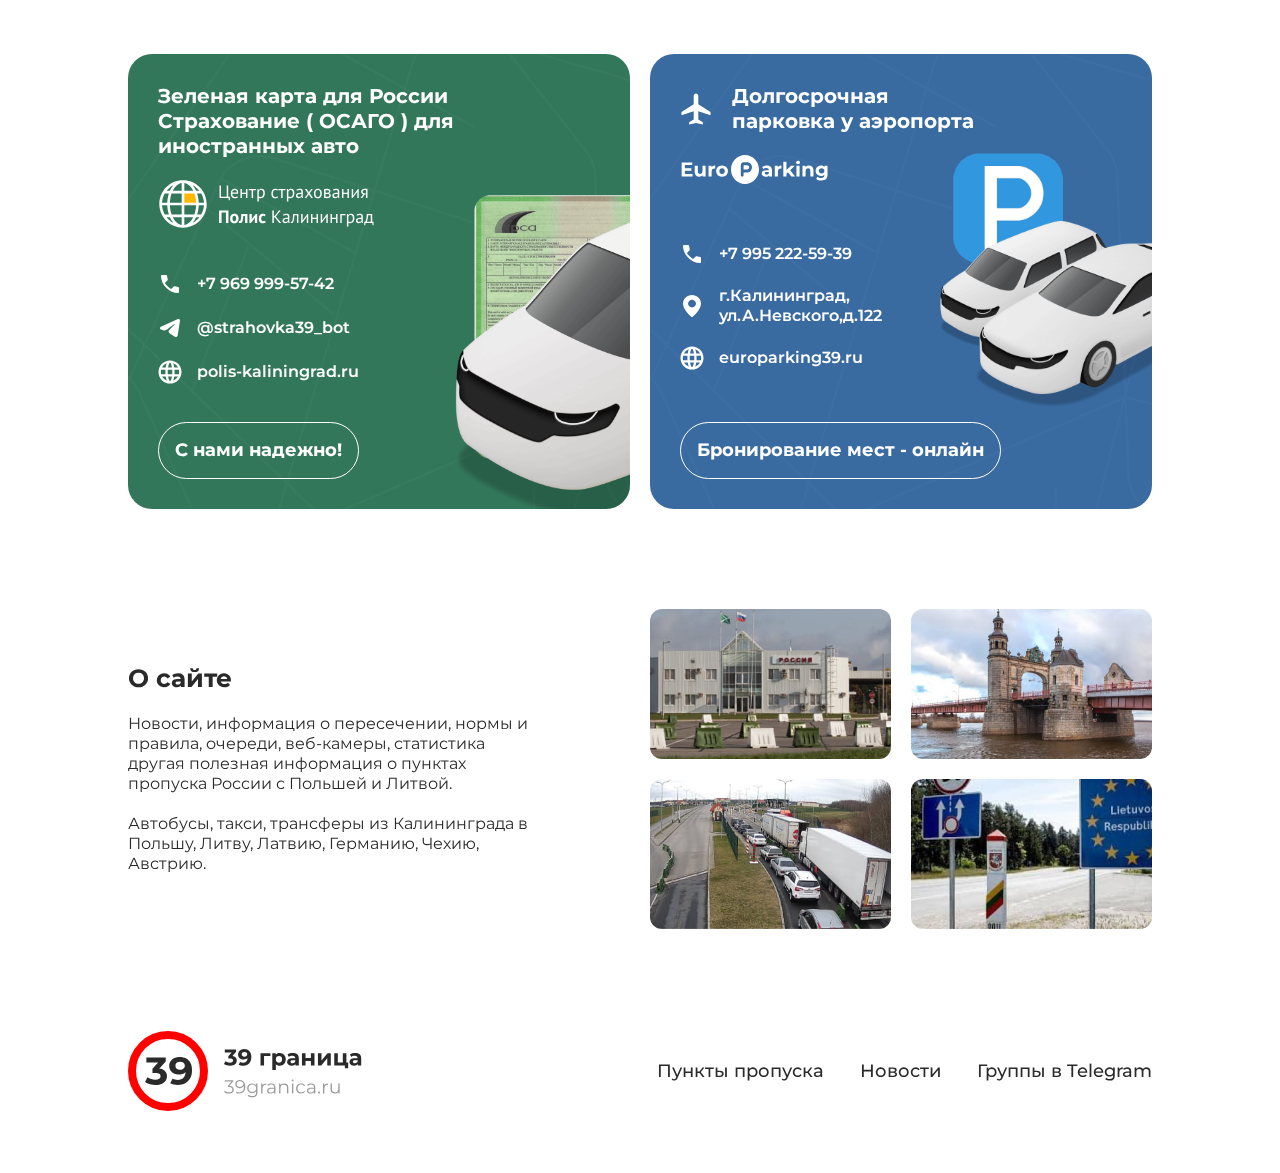
==== commit 99132eaa: "adaptive fix" ====
--- a/index.html
+++ b/index.html
@@ -122,7 +122,11 @@
 
         <section class="news d-flex gap bp-tablet mb-lg">
             <div class="col-60">
-                <h2 class="mb-sm">Новости</h2>
+                <div class="news__header mb-sm">
+                    <img src="imgs/granica_39.png" alt="granica_39">
+                    <h2>Новости</h2>
+                </div>
+                
                 <ul class="list news-list">
                     <li>
                         <script async src="https://telegram.org/js/telegram-widget.js?22" data-telegram-post="granica_39_news/122" data-width="100%" data-userpic="true"></script>
@@ -193,7 +197,7 @@
             <div class="col-50">
                 <div class="offers__item green">
                     <picture class="offers__item-img">
-                        <source srcset="imgs/offer1mobile.png" media="(max-width: 720px)" />
+                        <source srcset="imgs/offer1mobile.png" media="(max-width: 1500px)" />
                         <img src="imgs/offer1.png" alt="offer1" />
                     </picture>
                     <div class="offers__item-text">
@@ -228,7 +232,7 @@
             <div class="col-50">
                 <div class="offers__item">
                     <picture class="offers__item-img">
-                        <source srcset="imgs/offer2mobile.png" media="(max-width: 720px)" />
+                        <source srcset="imgs/offer2mobile.png" media="(max-width: 1500px)" />
                         <img src="imgs/offer2.png" alt="offer1" />
                     </picture>
                     <div class="offers__item-text">
--- a/css/style.min.css
+++ b/css/style.min.css
@@ -1 +1 @@
-@import"https://fonts.googleapis.com/css2?family=Montserrat:wght@100..900&display=swap";:root{--h-height: 84px;--h-footer: 84px;--main-color: #11AADF;--light-color: #D8E4EC;--gray: #9A9A9A;--font-color: #2A2A2A;--bg-color: #FFFFFF;--font-family: "Montserrat";--font-size-sm: 16px;--font-size: 18px;--font-size-md: 20px;--font-size-title: 22px;--font-size-xl: 28px;--gap: 20px;--margin: 40px;--margin-sm: 30px;--margin-xs: 10px;--margin-mid: 55px;--margin-lg: 120px;--radius: 12px;--transition: 250ms ease-in}@media(max-width: 1500px){:root{--font-size: 16px;--font-size-md: 18px;--font-size-title: 20px;--font-size-xl: 25px;--margin-lg: 100px}}@media(max-width: 1024px){:root{--margin-lg: 80px;--font-size-xl: 23px}}@media(max-width: 720px){:root{--font-size: 14px;--font-size-sm: 14px;--font-size-md: 16px;--font-size-title: 16px;--font-size-xl: 20px;--margin-lg: 60px}}*{padding:0px;margin:0px;box-sizing:border-box;line-height:125%}address{display:inline;font-style:normal}ul,ol{list-style:none;padding-left:0px}a,a:hover,a:focus,a:active{color:inherit;text-decoration:none;cursor:pointer}.gray{color:var(--gray)}button{font-size:1em;display:block;font-family:inherit;color:inherit;background-color:rgba(0,0,0,0);border:none;cursor:pointer}.btn-primary{background-color:var(--main-color);color:var(--bg-color);padding:var(--gap);border-radius:var(--radius);transition:background-color var(--transition)}@media(max-width: 720px){.btn-primary{padding:1em var(--gap)}}.btn-primary:hover,.btn-primary:focus{background-color:#5fccf1}.btn-secondary{background-color:var(--bg-color);color:var(--font-color);padding:var(--gap);border-radius:var(--radius);border:1px solid var(--light-color);transition:border-color var(--transition)}@media(max-width: 720px){.btn-secondary{padding:1em 1.2em}}.btn-secondary:hover,.btn-secondary:focus{border-color:var(--main-color)}.btn-secondary:active,.btn-secondary.active{background-color:var(--main-color);color:var(--bg-color)}h1,h2{font-size:var(--font-size-xl);font-weight:700;text-align:left}h3{font-size:var(--font-size-md);font-weight:700;text-align:left}.gap{gap:var(--gap)}.d-flex{width:100%;display:flex !important;flex-direction:row;justify-content:flex-start;align-items:flex-start;flex-wrap:nowrap}.d-flex.y-cen{align-items:center}.d-flex.wrap{flex-wrap:wrap}.d-flex .col-33{width:calc(33% - var(--gap)/2)}.d-flex .col-40{width:calc(42% - var(--gap)/2)}.d-flex .col-50{width:calc(50% - var(--gap)/2)}.d-flex .col-60{width:calc(58% - var(--gap)/2)}.d-flex .col-66{width:calc(66% - var(--gap)/2)}@media(max-width: 1024px){.d-flex.bp-tablet{flex-wrap:wrap}.d-flex.bp-tablet>.col-33,.d-flex.bp-tablet>.col-40,.d-flex.bp-tablet>.col-50,.d-flex.bp-tablet>.col-60,.d-flex.bp-tablet>.col-66{width:100%}}@media(max-width: 720px){.d-flex.bp-mobile{flex-wrap:wrap}.d-flex.bp-mobile>.col-33,.d-flex.bp-mobile>.col-40,.d-flex.bp-mobile>.col-50,.d-flex.bp-mobile>.col-60,.d-flex.bp-mobile>.col-66{width:100%}}@media(max-width: 720px){.w-100-mob{width:100%}}.ml-xs{margin-left:var(--margin-xs)}.mr-xs{margin-right:var(--margin-xs)}.mt-xs{margin-top:var(--margin-xs)}.mt-gap{margin-top:var(--gap)}.mt-sm{margin-top:var(--margin-sm)}.mt-mid{margin-top:var(--margin-mid)}.mt-lg{margin-top:var(--margin-lg)}.mb-xs{margin-bottom:var(--margin-xs)}.mb-gap{margin-bottom:var(--gap)}.mb-sm{margin-bottom:var(--margin-sm)}.mb-md{margin-bottom:var(--margin)}.mb-mid{margin-bottom:var(--margin-mid)}.mb-lg{margin-bottom:var(--margin-lg)}.container{display:block;max-width:1440px;width:calc(100% - 4px);margin:0px auto}@media(max-width: 1500px){.container{max-width:1024px}}@media(max-width: 1024px){.container{max-width:720px}}@media(max-width: 720px){.container{max-width:335px}}.icon-md{width:45px;height:45px;-o-object-fit:scale-down;object-fit:scale-down}.list{font-size:var(--font-size-sm);display:flex !important;flex-direction:column;justify-content:flex-start;align-items:flex-start;flex-wrap:nowrap;gap:var(--gap)}.list li{display:block}.list li span{flex:1;margin:0px var(--margin-xs);vertical-align:middle}.list li img{display:inline;width:calc(var(--font-size-sm)*1.5);height:calc(var(--font-size-sm)*1.5);-o-object-fit:scale-down;object-fit:scale-down;vertical-align:middle}.list-box{display:flex !important;flex-direction:column;justify-content:flex-start;align-items:flex-start;flex-wrap:nowrap;padding:var(--margin-sm);outline:1px solid var(--light-color);border-radius:var(--radius);gap:var(--margin-sm)}.list-box li{display:block}@media(max-width: 1024px){.list-box{padding:0px;outline:none;border-radius:0px}}.dropdown{position:relative;width:100%}.dropdown__btn{width:100%;border:1px solid var(--light-color);border-radius:var(--radius);background-color:var(--bg-color);padding:1em var(--gap);position:relative;z-index:1;display:flex !important;flex-direction:row;justify-content:flex-start;align-items:center;flex-wrap:nowrap;font-size:1em;background:url(../imgs/icons/arrow.svg) no-repeat calc(100% - 1em) 50%;background-size:auto}.dropdown__btn span{display:inline;vertical-align:middle;margin:0px var(--margin-xs)}.dropdown__btn img{display:inline;width:calc(var(--font-size-sm)*1.5);height:calc(var(--font-size-sm)*1.5);-o-object-fit:scale-down;object-fit:scale-down;vertical-align:middle}.dropdown__box{position:absolute;z-index:100;top:102%;right:0px;width:100%;height:-moz-fit-content;height:fit-content;border-radius:var(--radius);border:1px solid var(--light-color);background-color:var(--bg-color);padding:1em var(--gap);display:none}.dropdown__box.show{display:block}.pagination{display:flex !important;flex-direction:row;justify-content:flex-end;align-items:flex-end;flex-wrap:nowrap;gap:var(--margin-xs)}@media(max-width: 1024px){.pagination.desk{display:none !important}}.pagination.tablet{display:none !important}@media(max-width: 1024px){.pagination.tablet{display:flex !important;width:100%;justify-content:space-between;margin-top:var(--margin-sm)}.pagination.tablet li:first-child{margin-right:auto}.pagination.tablet li:last-child{margin-left:auto}}.pagination li a,.pagination li button{display:flex !important;flex-direction:row;justify-content:center;align-items:center;flex-wrap:nowrap;width:56px;height:56px;border-radius:50%;border:1px solid var(--light-color);background-color:var(--bg-color)}.pagination li a.active,.pagination li button.active{background-color:var(--main-color);border-color:var(--main-color);color:var(--bg-color)}.breadcrumbs{margin-top:var(--gap);margin-bottom:var(--margin)}.breadcrumbs ul{display:flex !important;flex-direction:row;justify-content:flex-start;align-items:center;flex-wrap:nowrap}.breadcrumbs ul li{display:flex !important;flex-direction:row;justify-content:center;align-items:center;flex-wrap:nowrap}.breadcrumbs ul li:not(:first-child)::before{content:"/";margin:0px var(--margin-xs)}.breadcrumbs ul li a{background-color:#fafafa;display:flex !important;flex-direction:row;justify-content:center;align-items:center;flex-wrap:nowrap;font-size:12px;padding:4px 10px;border-radius:12px;transition:background-color var(--transition)}.breadcrumbs ul li a:hover,.breadcrumbs ul li a:focus{background-color:var(--light-color)}body{font-size:var(--font-size);font-family:var(--font-family);font-weight:400;background-color:var(--bg-color);color:var(--font-color);padding-top:60px;padding-bottom:60px}@media(max-width: 1024px){body{padding-top:0px;padding-bottom:20px}}main{min-height:calc(100vh - 120px - var(--h-footer) - var(--h-height))}.checkpoints{align-items:stretch}.checkpoints>.col-50{border-radius:var(--radius);outline:1px solid var(--light-color)}.checkpoints>.col-50:first-child{padding:calc(var(--gap)*1.5) var(--gap)}.checkpoints>.col-50:first-child .d-flex.gap{--gap: 10px}@media(max-width: 720px){.checkpoints>.col-50:first-child .d-flex.gap{--gap: 30px}}.checkpoints>.col-50:first-child .d-flex.gap .list{--gap: 20px}.checkpoints>.col-50 iframe{height:100%;min-height:350px}@media(max-width: 1500px){.checkpoints .list{--font-size-sm: 12px}}.checkpoint-page h1{margin-bottom:var(--gap)}.checkpoint-page video{width:100%;height:auto;border-radius:var(--radius);overflow:hidden;-webkit-backface-visibility:hidden;-webkit-transform:translate3d(0, 0, 0);isolation:isolate;transform:translateZ(0)}@media(max-width: 720px){.content .mb-sm{margin-bottom:0px}}.mediaContent{display:block;width:100%;height:282px;-o-object-fit:cover;object-fit:cover;border-radius:var(--margin-xs)}@media(max-width: 1500px){.mediaContent{height:210px}}@media(max-width: 1024px){.mediaContent{height:380px}}@media(max-width: 720px){.mediaContent{height:190px}}.news{outline:1px solid var(--light-color);border-radius:var(--radius);padding:calc(var(--gap)*2);align-items:stretch}.news .list li{width:100%}.news .list li iframe{display:block;width:100%}.news .list li iframe body.body_widget_post{max-width:100% !important}@media(max-width: 720px){.news .list li iframe{transform:scaleX(0.95) translateX(-5%)}}.news .sticky{position:sticky;top:0px;right:0px;width:100%}@media(min-width: 1501px){.news .news-list{transform:scale(1.35);transform-origin:55% 0%}.news .col-60{padding-bottom:52%;overflow:hidden}}@media(max-width: 1024px){.news .col-40{margin-top:40px}}@media(max-width: 720px){.news{padding:var(--gap)}}.body_widget_post{max-width:100% !important}.t-channel{display:flex !important;flex-direction:row;justify-content:flex-start;align-items:center;flex-wrap:nowrap;gap:var(--gap)}.t-channel img{width:74px;height:74px;-o-object-fit:contain;object-fit:contain}.t-channel div{flex:1}.about__text{display:flex !important;flex-direction:column;justify-content:flex-start;align-items:flex-start;flex-wrap:nowrap;gap:var(--gap);width:80%}@media(max-width: 720px){.about__text{width:100%}}.about__grid{display:flex !important;flex-direction:row;justify-content:space-between;align-items:flex-start;flex-wrap:wrap;gap:var(--gap)}.about__grid .box{width:100%;background-color:#fafafa;border-radius:var(--radius);padding:var(--gap);display:flex !important;flex-direction:column;justify-content:flex-start;align-items:flex-start;flex-wrap:nowrap;gap:var(--gap)}.about__grid button{display:flex !important;flex-direction:row;justify-content:center;align-items:center;flex-wrap:nowrap;width:calc(50% - var(--gap)/2);gap:var(--margin-xs)}@media(max-width: 720px){.about__grid button{width:100%}}.photo-collage img{display:block;width:100%;border-radius:var(--radius);height:194px;-o-object-fit:cover;object-fit:cover}@media(max-width: 1500px){.photo-collage img{height:150px}}@media(max-width: 1024px){.photo-collage img{height:190px}}.statistics__top{margin-top:var(--margin-mid);display:flex !important;flex-direction:row;justify-content:flex-start;align-items:flex-start;flex-wrap:nowrap;gap:var(--margin-mid)}@media(max-width: 1024px){.statistics__top{flex-direction:column}}@media(max-width: 720px){.statistics__top{--gap: 10px;margin-top:var(--margin);gap:var(--margin-sm)}}.statistics__controls{margin-top:var(--margin-mid)}@media(max-width: 720px){.statistics__controls{margin-top:var(--margin)}}.statistics__controls ul{list-style:none;padding-left:0px;display:flex !important;flex-direction:row;justify-content:space-between;align-items:center;flex-wrap:nowrap}@media(max-width: 1500px){.statistics__controls ul{font-size:13px}}@media(max-width: 1024px){.statistics__controls ul{display:flex !important;flex-direction:column;justify-content:flex-start;align-items:flex-start;flex-wrap:nowrap}}.statistics__controls ul li{--padding: --margin-sm;opacity:1;transition:opacity var(--transition);cursor:pointer;display:flex !important;flex-direction:row;justify-content:flex-start;align-items:center;flex-wrap:nowrap;gap:var(--margin-xs)}.statistics__controls ul li:first-child{padding-right:var(--padding)}@media(max-width: 1024px){.statistics__controls ul li:first-child{padding-right:0px}}.statistics__controls ul li:not(:first-child,:last-child){padding:0px var(--padding)}@media(max-width: 1024px){.statistics__controls ul li:not(:first-child,:last-child){padding:0px}}.statistics__controls ul li:last-child{padding-left:var(--padding)}@media(max-width: 1024px){.statistics__controls ul li:last-child{padding-left:0px}}.statistics__controls ul li:not(:first-child){border-left:1px solid var(--light-color)}@media(max-width: 1024px){.statistics__controls ul li:not(:first-child){border-left:unset;margin-top:var(--gap)}}.statistics__controls ul li span{width:23px;height:23px;border-radius:50%}@media(max-width: 1500px){.statistics__controls ul li span{width:20px;height:20px}}.statistics__controls ul li p{flex:1}.statistics__controls ul li.excluded{opacity:.5}@media(max-width: 1500px){.statistics__controls ul li{--padding: 15px}}.statistics__chart{margin-top:var(--margin-mid);border:1px solid var(--light-color);border-radius:calc(var(--radius)*2);padding:var(--margin-sm) var(--margin)}@media(max-width: 1024px){.statistics__chart{padding:var(--gap);border-radius:var(--radius)}}@media(max-width: 720px){.statistics__chart{padding:5px;margin-top:var(--margin)}}.offers__item{overflow:hidden;-webkit-backface-visibility:hidden;-webkit-transform:translate3d(0, 0, 0);isolation:isolate;transform:translateZ(0);position:relative;width:100%;background-color:#396ba1;background-image:url(../imgs/bg/offers-bg.png);background-repeat:no-repeat;background-size:cover;background-position:50% 50%;color:var(--bg-color);border-radius:calc(var(--radius)*2);padding:var(--margin-sm);height:455px}.offers__item.green{background-color:#33775a}@media(max-width: 720px){.offers__item{--font-size-sm: 12px;height:-moz-fit-content;height:fit-content;padding:var(--gap);border-radius:var(--radius)}}.offers__item-img{position:absolute;top:0px;left:0px;width:100%;height:100%;-o-object-fit:scale-down;object-fit:scale-down;-o-object-position:bottom right;object-position:bottom right;z-index:1}.offers__item-img img{display:block;width:100%;height:100%;-o-object-fit:scale-down;object-fit:scale-down;-o-object-position:bottom right;object-position:bottom right}.offers__item-text{position:relative;z-index:10;height:100%;display:flex !important;flex-direction:column;justify-content:space-between;align-items:flex-start;flex-wrap:nowrap}@media(max-width: 720px){.offers__item-text{gap:var(--margin-sm)}}.offers__item-text .list{font-weight:600}@media(max-width: 720px){.offers__item-text .list{gap:10px;width:80%}}.offers__item-text .list li{display:flex !important;flex-direction:row;justify-content:flex-start;align-items:center;flex-wrap:nowrap}.offers__item-text .list li img{margin-right:calc(var(--margin-xs)*1.5)}.offers__item-text .list li a,.offers__item-text .list li span,.offers__item-text .list li address{flex:1}.offers__item-top .title{font-size:var(--font-size-title);font-weight:700;text-align:left;margin-bottom:var(--gap);display:flex !important;flex-direction:row;justify-content:flex-start;align-items:center;flex-wrap:nowrap}.offers__item-top .title img{width:calc(var(--font-size-sm)*2);height:calc(var(--font-size-sm)*2);-o-object-fit:scale-down;object-fit:scale-down;margin-right:var(--gap)}.offers__item-logo{max-width:220px;max-height:50px;width:auto;height:auto;-o-object-fit:scale-down;object-fit:scale-down}@media(max-width: 720px){.offers__item-logo{max-width:170px;max-height:40px}}.offers__item-btn{background-color:rgba(0,0,0,0);font-size:var(--font-size-md);font-weight:700;border:1px solid currentColor;padding:var(--font-size);border-radius:calc(var(--gap)*2.5)}@media(max-width: 720px){.offers__item-btn{font-size:var(--font-size)}}.not-found{display:flex !important;flex-direction:column;justify-content:flex-start;align-items:center;flex-wrap:nowrap;text-align:center}.not-found .num{font-size:300px;font-weight:700}@media(max-width: 1500px){.not-found .num{font-size:250px}}@media(max-width: 1024px){.not-found .num{font-size:200px}}@media(max-width: 720px){.not-found .num{font-size:150px}}@media(max-width: 1024px){header,footer{padding-top:var(--gap);padding-bottom:var(--gap)}}header .container,footer .container{display:flex !important;flex-direction:row;justify-content:space-between;align-items:center;flex-wrap:nowrap}header .logo,footer .logo{max-width:235px;height:84px;-o-object-fit:scale-down;object-fit:scale-down}header nav,footer nav{display:block;width:-moz-fit-content;width:fit-content}header nav ul,footer nav ul{display:flex !important;flex-direction:row;justify-content:flex-end;align-items:center;flex-wrap:nowrap;font-size:var(--font-size-md);font-weight:500}header nav ul li:not(:first-child),footer nav ul li:not(:first-child){margin-left:2em}header nav ul li a,footer nav ul li a{transition:color var(--transition)}header nav ul li a:hover,header nav ul li a:focus,header nav ul li a:active,footer nav ul li a:hover,footer nav ul li a:focus,footer nav ul li a:active{color:var(--main-color)}@media(max-width: 1024px){header{border-bottom:1px solid var(--light-color)}}header .menu{position:relative;display:flex !important;flex-direction:row;justify-content:center;align-items:center;flex-wrap:nowrap}header .menu .open{width:2em;height:2em;display:none}header .menu .open img{width:100%;height:100%;-o-object-fit:scale-down;object-fit:scale-down}@media(max-width: 1024px){header .menu .open{display:flex !important;flex-direction:row;justify-content:center;align-items:center;flex-wrap:nowrap}}header nav{position:relative}@media(max-width: 1024px){header nav{display:none;position:fixed;z-index:1000;top:1em;right:1em;width:calc(100% - 2em);height:-moz-fit-content;height:fit-content;background-color:var(--bg-color);border:1px solid var(--light-color);border-radius:var(--radius);padding:var(--gap)}header nav.visible{display:block}}header nav .close{position:absolute !important;top:1em;right:1em;display:none;position:relative;z-index:5;width:2em;height:2em}header nav .close img{width:100%;height:100%;-o-object-fit:scale-down;object-fit:scale-down}@media(max-width: 1024px){header nav .close{display:flex !important;flex-direction:row;justify-content:center;align-items:center;flex-wrap:nowrap}}header nav ul{position:relative;z-index:1}@media(max-width: 1024px){header nav ul{display:flex !important;flex-direction:column;justify-content:flex-start;align-items:flex-start;flex-wrap:nowrap;gap:var(--gap)}header nav ul li{margin-left:0px !important}}@media(max-width: 1024px){footer .container{flex-direction:column;align-items:flex-start}footer .container .logo{margin-bottom:40px}}@media(max-width: 720px){footer .container nav ul{flex-direction:column;align-items:flex-start;gap:var(--gap)}footer .container nav ul li{margin-left:0px !important}}/*# sourceMappingURL=style.min.css.map */+@import"https://fonts.googleapis.com/css2?family=Montserrat:wght@100..900&display=swap";:root{--h-height: 84px;--h-footer: 84px;--main-color: #11AADF;--light-color: #D8E4EC;--gray: #9A9A9A;--font-color: #2A2A2A;--bg-color: #FFFFFF;--font-family: "Montserrat";--font-size-sm: 16px;--font-size: 18px;--font-size-md: 20px;--font-size-title: 22px;--font-size-xl: 28px;--gap: 20px;--margin: 40px;--margin-sm: 30px;--margin-xs: 10px;--margin-mid: 55px;--margin-lg: 120px;--radius: 12px;--transition: 250ms ease-in}@media(max-width: 1500px){:root{--font-size: 16px;--font-size-md: 18px;--font-size-title: 20px;--font-size-xl: 25px;--margin-lg: 100px}}@media(max-width: 1024px){:root{--margin-lg: 80px;--font-size-xl: 23px}}@media(max-width: 720px){:root{--font-size: 14px;--font-size-sm: 14px;--font-size-md: 16px;--font-size-title: 16px;--font-size-xl: 20px;--margin-lg: 60px}}*{padding:0px;margin:0px;box-sizing:border-box;line-height:125%}address{display:inline;font-style:normal}ul,ol{list-style:none;padding-left:0px}a,a:hover,a:focus,a:active{color:inherit;text-decoration:none;cursor:pointer}.gray{color:var(--gray)}button{font-size:1em;display:block;font-family:inherit;color:inherit;background-color:rgba(0,0,0,0);border:none;cursor:pointer}.btn-primary{background-color:var(--main-color);color:var(--bg-color);padding:var(--gap);border-radius:var(--radius);transition:background-color var(--transition)}@media(max-width: 720px){.btn-primary{padding:1em var(--gap)}}.btn-primary:hover,.btn-primary:focus{background-color:#5fccf1}.btn-secondary{background-color:var(--bg-color);color:var(--font-color);padding:var(--gap);border-radius:var(--radius);border:1px solid var(--light-color);transition:border-color var(--transition)}@media(max-width: 720px){.btn-secondary{padding:1em 1.2em}}.btn-secondary:hover,.btn-secondary:focus{border-color:var(--main-color)}.btn-secondary:active,.btn-secondary.active{background-color:var(--main-color);color:var(--bg-color)}h1,h2{font-size:var(--font-size-xl);font-weight:700;text-align:left}h3{font-size:var(--font-size-md);font-weight:700;text-align:left}.gap{gap:var(--gap)}.d-flex{width:100%;display:flex !important;flex-direction:row;justify-content:flex-start;align-items:flex-start;flex-wrap:nowrap}.d-flex.y-cen{align-items:center}.d-flex.wrap{flex-wrap:wrap}.d-flex .col-33{width:calc(33% - var(--gap)/2)}.d-flex .col-40{width:calc(42% - var(--gap)/2)}.d-flex .col-50{width:calc(50% - var(--gap)/2)}.d-flex .col-60{width:calc(58% - var(--gap)/2)}.d-flex .col-66{width:calc(66% - var(--gap)/2)}@media(max-width: 1024px){.d-flex.bp-tablet{flex-wrap:wrap}.d-flex.bp-tablet>.col-33,.d-flex.bp-tablet>.col-40,.d-flex.bp-tablet>.col-50,.d-flex.bp-tablet>.col-60,.d-flex.bp-tablet>.col-66{width:100%}}@media(max-width: 720px){.d-flex.bp-mobile{flex-wrap:wrap}.d-flex.bp-mobile>.col-33,.d-flex.bp-mobile>.col-40,.d-flex.bp-mobile>.col-50,.d-flex.bp-mobile>.col-60,.d-flex.bp-mobile>.col-66{width:100%}}@media(max-width: 720px){.w-100-mob{width:100%}}.ml-xs{margin-left:var(--margin-xs)}.mr-xs{margin-right:var(--margin-xs)}.mt-xs{margin-top:var(--margin-xs)}.mt-gap{margin-top:var(--gap)}.mt-sm{margin-top:var(--margin-sm)}.mt-mid{margin-top:var(--margin-mid)}.mt-lg{margin-top:var(--margin-lg)}.mb-xs{margin-bottom:var(--margin-xs)}.mb-gap{margin-bottom:var(--gap)}.mb-sm{margin-bottom:var(--margin-sm)}.mb-md{margin-bottom:var(--margin)}.mb-mid{margin-bottom:var(--margin-mid)}.mb-lg{margin-bottom:var(--margin-lg)}.container{display:block;max-width:1440px;width:calc(100% - 4px);margin:0px auto}@media(max-width: 1500px){.container{max-width:1024px}}@media(max-width: 1024px){.container{max-width:720px}}@media(max-width: 720px){.container{max-width:335px}}.icon-md{width:45px;height:45px;-o-object-fit:scale-down;object-fit:scale-down}.list{font-size:var(--font-size-sm);display:flex !important;flex-direction:column;justify-content:flex-start;align-items:flex-start;flex-wrap:nowrap;gap:var(--gap)}.list li{display:block}.list li a{display:flex !important;flex-direction:row;justify-content:flex-start;align-items:center;flex-wrap:nowrap}.list li span{flex:1;margin:0px var(--margin-xs);vertical-align:middle}.list li img{display:inline;width:calc(var(--font-size-sm)*1.5);height:calc(var(--font-size-sm)*1.5);-o-object-fit:scale-down;object-fit:scale-down;vertical-align:middle}.list-box{display:flex !important;flex-direction:column;justify-content:flex-start;align-items:flex-start;flex-wrap:nowrap;padding:var(--margin-sm);outline:1px solid var(--light-color);border-radius:var(--radius);gap:var(--margin-sm)}.list-box li{display:block}@media(max-width: 1024px){.list-box{padding:0px;outline:none;border-radius:0px}}.dropdown{position:relative;width:100%}.dropdown__btn{width:100%;border:1px solid var(--light-color);border-radius:var(--radius);background-color:var(--bg-color);padding:1em var(--gap);position:relative;z-index:1;display:flex !important;flex-direction:row;justify-content:flex-start;align-items:center;flex-wrap:nowrap;font-size:1em;background:url(../imgs/icons/arrow.svg) no-repeat calc(100% - 1em) 50%;background-size:auto}.dropdown__btn span{display:inline;vertical-align:middle;margin:0px var(--margin-xs)}.dropdown__btn img{display:inline;width:calc(var(--font-size-sm)*1.5);height:calc(var(--font-size-sm)*1.5);-o-object-fit:scale-down;object-fit:scale-down;vertical-align:middle}.dropdown__box{position:absolute;z-index:100;top:102%;right:0px;width:100%;height:-moz-fit-content;height:fit-content;border-radius:var(--radius);border:1px solid var(--light-color);background-color:var(--bg-color);padding:1em var(--gap);display:none}.dropdown__box.show{display:block}.pagination{display:flex !important;flex-direction:row;justify-content:flex-end;align-items:flex-end;flex-wrap:nowrap;gap:var(--margin-xs)}@media(max-width: 1024px){.pagination.desk{display:none !important}}.pagination.tablet{display:none !important}@media(max-width: 1024px){.pagination.tablet{display:flex !important;width:100%;justify-content:space-between;margin-top:var(--margin-sm)}.pagination.tablet li:first-child{margin-right:auto}.pagination.tablet li:last-child{margin-left:auto}}.pagination li a,.pagination li button{display:flex !important;flex-direction:row;justify-content:center;align-items:center;flex-wrap:nowrap;width:56px;height:56px;border-radius:50%;border:1px solid var(--light-color);background-color:var(--bg-color)}.pagination li a.active,.pagination li button.active{background-color:var(--main-color);border-color:var(--main-color);color:var(--bg-color)}.breadcrumbs{margin-top:var(--gap);margin-bottom:var(--margin)}.breadcrumbs ul{display:flex !important;flex-direction:row;justify-content:flex-start;align-items:center;flex-wrap:nowrap}.breadcrumbs ul li{display:flex !important;flex-direction:row;justify-content:center;align-items:center;flex-wrap:nowrap}.breadcrumbs ul li:not(:first-child)::before{content:"/";margin:0px var(--margin-xs)}.breadcrumbs ul li a{background-color:#fafafa;display:flex !important;flex-direction:row;justify-content:center;align-items:center;flex-wrap:nowrap;font-size:12px;padding:4px 10px;border-radius:12px;transition:background-color var(--transition)}.breadcrumbs ul li a:hover,.breadcrumbs ul li a:focus{background-color:var(--light-color)}.d-mobile{display:none}@media(max-width: 1024px){.d-mobile{display:block}}.d-desktop{display:block}@media(max-width: 1024px){.d-desktop{display:none}}body{font-size:var(--font-size);font-family:var(--font-family);font-weight:400;background-color:var(--bg-color);color:var(--font-color);padding-top:60px;padding-bottom:60px}@media(max-width: 1024px){body{padding-top:0px;padding-bottom:20px}}main{min-height:calc(100vh - 120px - var(--h-footer) - var(--h-height))}.checkpoints{align-items:stretch}.checkpoints>.col-50{border-radius:var(--radius);outline:1px solid var(--light-color)}.checkpoints>.col-50:first-child{padding:calc(var(--gap)*1.5) var(--gap)}.checkpoints>.col-50:first-child .d-flex.gap{--gap: 10px}@media(max-width: 720px){.checkpoints>.col-50:first-child .d-flex.gap{--gap: 30px}}.checkpoints>.col-50:first-child .d-flex.gap .list{--gap: 20px}@media(max-width: 1500px){.checkpoints>.col-50:first-child{width:calc(62% - var(--gap)/2);padding:var(--gap) var(--margin-xs)}}@media(max-width: 1024px){.checkpoints>.col-50:first-child{width:100%}}@media(max-width: 1500px){.checkpoints>.col-50:last-child{width:calc(38% - var(--gap)/2)}}@media(max-width: 1024px){.checkpoints>.col-50:last-child{width:100%}}.checkpoints>.col-50 iframe{height:100%;min-height:350px}.checkpoint-page h1{margin-bottom:var(--gap)}.checkpoint-page video{width:100%;height:auto;border-radius:var(--radius);overflow:hidden;-webkit-backface-visibility:hidden;-webkit-transform:translate3d(0, 0, 0);isolation:isolate;transform:translateZ(0)}@media(max-width: 1024px){.checkpoint-page .col-60 .d-flex{width:100%;gap:10px}.checkpoint-page .col-60 .d-flex button{width:50%}}@media(max-width: 720px){.content .mb-sm{margin-bottom:0px}}.mediaContent{display:block;width:100%;height:282px;-o-object-fit:cover;object-fit:cover;border-radius:var(--margin-xs)}@media(max-width: 1500px){.mediaContent{height:210px}}@media(max-width: 1024px){.mediaContent{height:380px}}@media(max-width: 720px){.mediaContent{height:190px}}.news{outline:1px solid var(--light-color);border-radius:var(--radius);padding:calc(var(--gap)*2);align-items:stretch}.news__header{display:flex !important;flex-direction:row;justify-content:flex-start;align-items:center;flex-wrap:nowrap}.news__header img{display:none}@media(max-width: 1024px){.news__header img{display:block;width:34px;height:34px;-o-object-fit:scale-down;object-fit:scale-down;margin-right:var(--margin-xs)}}.news .list li{width:100%}@media(max-width: 1024px){.news .list li{overflow:hidden}}.news .list li iframe{display:block;width:100%}@media(max-width: 1024px){.news .list li iframe{max-width:500px;transform:translateX(-36px)}}.news .sticky{position:sticky;top:0px;right:0px;width:100%}@media(min-width: 1501px){.news .news-list{transform:scale(1.35);transform-origin:55% 0%}.news .col-60{padding-bottom:52%;overflow:hidden}}@media(max-width: 1024px){.news .col-40{margin-top:40px}}@media(max-width: 720px){.news{padding:var(--gap)}}.body_widget_post{max-width:100% !important}.t-channel{display:flex !important;flex-direction:row;justify-content:flex-start;align-items:center;flex-wrap:nowrap;gap:var(--gap)}.t-channel img{width:74px;height:74px;-o-object-fit:contain;object-fit:contain}.t-channel div{flex:1}.about__text{display:flex !important;flex-direction:column;justify-content:flex-start;align-items:flex-start;flex-wrap:nowrap;gap:var(--gap);width:80%}@media(max-width: 720px){.about__text{width:100%}}.about__grid{display:flex !important;flex-direction:row;justify-content:space-between;align-items:flex-start;flex-wrap:wrap;gap:var(--gap)}.about__grid .box{width:100%;background-color:#fafafa;border-radius:var(--radius);padding:var(--gap);display:flex !important;flex-direction:column;justify-content:flex-start;align-items:flex-start;flex-wrap:nowrap;gap:var(--gap)}.about__grid button{display:flex !important;flex-direction:row;justify-content:center;align-items:center;flex-wrap:nowrap;width:calc(50% - var(--gap)/2);gap:var(--margin-xs)}@media(max-width: 720px){.about__grid button{width:100%}}.photo-collage img{display:block;width:100%;border-radius:var(--radius);height:194px;-o-object-fit:cover;object-fit:cover}@media(max-width: 1500px){.photo-collage img{height:150px}}@media(max-width: 1024px){.photo-collage img{height:190px}}.statistics__top{margin-top:var(--margin-mid);display:flex !important;flex-direction:row;justify-content:flex-start;align-items:flex-start;flex-wrap:nowrap;gap:var(--margin-mid)}@media(max-width: 1024px){.statistics__top{flex-direction:column}}@media(max-width: 720px){.statistics__top{--gap: 10px;margin-top:var(--margin);gap:var(--margin-sm)}}.statistics__controls{margin-top:var(--margin-mid)}@media(max-width: 720px){.statistics__controls{margin-top:var(--margin)}}.statistics__controls ul{list-style:none;padding-left:0px;display:flex !important;flex-direction:row;justify-content:space-between;align-items:center;flex-wrap:nowrap}@media(max-width: 1500px){.statistics__controls ul{font-size:13px}}@media(max-width: 1024px){.statistics__controls ul{display:flex !important;flex-direction:column;justify-content:flex-start;align-items:flex-start;flex-wrap:nowrap}}.statistics__controls ul li{--padding: --margin-sm;opacity:1;transition:opacity var(--transition);cursor:pointer;display:flex !important;flex-direction:row;justify-content:flex-start;align-items:center;flex-wrap:nowrap;gap:var(--margin-xs)}.statistics__controls ul li:first-child{padding-right:var(--padding)}@media(max-width: 1024px){.statistics__controls ul li:first-child{padding-right:0px}}.statistics__controls ul li:not(:first-child,:last-child){padding:0px var(--padding)}@media(max-width: 1024px){.statistics__controls ul li:not(:first-child,:last-child){padding:0px}}.statistics__controls ul li:last-child{padding-left:var(--padding)}@media(max-width: 1024px){.statistics__controls ul li:last-child{padding-left:0px}}.statistics__controls ul li:not(:first-child){border-left:1px solid var(--light-color)}@media(max-width: 1024px){.statistics__controls ul li:not(:first-child){border-left:unset;margin-top:var(--gap)}}.statistics__controls ul li span{width:23px;height:23px;border-radius:50%}@media(max-width: 1500px){.statistics__controls ul li span{width:20px;height:20px}}.statistics__controls ul li p{flex:1}.statistics__controls ul li.excluded{opacity:.5}@media(max-width: 1500px){.statistics__controls ul li{--padding: 15px}}.statistics__chart{margin-top:var(--margin-mid);border:1px solid var(--light-color);border-radius:calc(var(--radius)*2);padding:var(--margin-sm) var(--margin)}@media(max-width: 1024px){.statistics__chart{padding:var(--gap);border-radius:var(--radius)}}@media(max-width: 720px){.statistics__chart{padding:5px;margin-top:var(--margin)}}.offers__item{overflow:hidden;-webkit-backface-visibility:hidden;-webkit-transform:translate3d(0, 0, 0);isolation:isolate;transform:translateZ(0);position:relative;width:100%;background-color:#396ba1;background-image:url(../imgs/bg/offers-bg.png);background-repeat:no-repeat;background-size:cover;background-position:50% 50%;color:var(--bg-color);border-radius:calc(var(--radius)*2);padding:var(--margin-sm);height:455px}.offers__item.green{background-color:#33775a}@media(max-width: 720px){.offers__item{--font-size-sm: 12px;height:-moz-fit-content;height:fit-content;padding:var(--gap);border-radius:var(--radius)}}.offers__item-img{position:absolute;top:0px;left:0px;width:100%;height:100%;-o-object-fit:scale-down;object-fit:scale-down;-o-object-position:bottom right;object-position:bottom right;z-index:1}.offers__item-img img{display:block;width:100%;height:100%;-o-object-fit:scale-down;object-fit:scale-down;-o-object-position:bottom right;object-position:bottom right}.offers__item-text{position:relative;z-index:10;height:100%;display:flex !important;flex-direction:column;justify-content:space-between;align-items:flex-start;flex-wrap:nowrap}@media(max-width: 720px){.offers__item-text{gap:var(--margin-sm)}}.offers__item-text .list{font-weight:600}@media(max-width: 1500px){.offers__item-text .list{width:60%}}@media(max-width: 1024px){.offers__item-text .list{width:60%}}@media(max-width: 720px){.offers__item-text .list{gap:10px;width:80%}}.offers__item-text .list li{display:flex !important;flex-direction:row;justify-content:flex-start;align-items:center;flex-wrap:nowrap}.offers__item-text .list li img{margin-right:calc(var(--margin-xs)*1.5)}.offers__item-text .list li a,.offers__item-text .list li span,.offers__item-text .list li address{flex:1}.offers__item-top .title{font-size:var(--font-size-title);font-weight:700;text-align:left;margin-bottom:var(--gap);display:flex !important;flex-direction:row;justify-content:flex-start;align-items:center;flex-wrap:nowrap}.offers__item-top .title img{width:calc(var(--font-size-sm)*2);height:calc(var(--font-size-sm)*2);-o-object-fit:scale-down;object-fit:scale-down;margin-right:var(--gap)}.offers__item-logo{max-width:220px;max-height:50px;width:auto;height:auto;-o-object-fit:scale-down;object-fit:scale-down}@media(max-width: 720px){.offers__item-logo{max-width:170px;max-height:40px}}.offers__item-btn{background-color:rgba(0,0,0,0);font-size:var(--font-size-md);font-weight:700;border:1px solid currentColor;padding:var(--font-size);border-radius:calc(var(--gap)*2.5)}@media(max-width: 720px){.offers__item-btn{font-size:var(--font-size)}}.not-found{display:flex !important;flex-direction:column;justify-content:flex-start;align-items:center;flex-wrap:nowrap;text-align:center}.not-found .num{font-size:300px;font-weight:700}@media(max-width: 1500px){.not-found .num{font-size:250px}}@media(max-width: 1024px){.not-found .num{font-size:200px}}@media(max-width: 720px){.not-found .num{font-size:150px}}@media(max-width: 1024px){header,footer{padding-top:var(--gap);padding-bottom:var(--gap)}}header .container,footer .container{display:flex !important;flex-direction:row;justify-content:space-between;align-items:center;flex-wrap:nowrap}header .logo,footer .logo{max-width:235px;height:84px;-o-object-fit:scale-down;object-fit:scale-down}header nav,footer nav{display:block;width:-moz-fit-content;width:fit-content}header nav ul,footer nav ul{display:flex !important;flex-direction:row;justify-content:flex-end;align-items:center;flex-wrap:nowrap;font-size:var(--font-size-md);font-weight:500}header nav ul li:not(:first-child),footer nav ul li:not(:first-child){margin-left:2em}header nav ul li a,footer nav ul li a{transition:color var(--transition)}header nav ul li a:hover,header nav ul li a:focus,header nav ul li a:active,footer nav ul li a:hover,footer nav ul li a:focus,footer nav ul li a:active{color:var(--main-color)}@media(max-width: 1024px){header{border-bottom:1px solid var(--light-color)}}header .menu{position:relative;display:flex !important;flex-direction:row;justify-content:center;align-items:center;flex-wrap:nowrap}header .menu .open{width:2em;height:2em;display:none}header .menu .open img{width:100%;height:100%;-o-object-fit:scale-down;object-fit:scale-down}@media(max-width: 1024px){header .menu .open{display:flex !important;flex-direction:row;justify-content:center;align-items:center;flex-wrap:nowrap}}header nav{position:relative}@media(max-width: 1024px){header nav{display:none;position:fixed;z-index:1000;top:1em;right:1em;width:calc(100% - 2em);height:-moz-fit-content;height:fit-content;background-color:var(--bg-color);border:1px solid var(--light-color);border-radius:var(--radius);padding:var(--gap)}header nav.visible{display:block}}header nav .close{position:absolute !important;top:1em;right:1em;display:none;position:relative;z-index:5;width:2em;height:2em}header nav .close img{width:100%;height:100%;-o-object-fit:scale-down;object-fit:scale-down}@media(max-width: 1024px){header nav .close{display:flex !important;flex-direction:row;justify-content:center;align-items:center;flex-wrap:nowrap}}header nav ul{position:relative;z-index:1}@media(max-width: 1024px){header nav ul{display:flex !important;flex-direction:column;justify-content:flex-start;align-items:flex-start;flex-wrap:nowrap;gap:var(--gap)}header nav ul li{margin-left:0px !important}}@media(max-width: 1024px){footer .container{flex-direction:column;align-items:flex-start}footer .container .logo{margin-bottom:40px}}@media(max-width: 720px){footer .container nav ul{flex-direction:column;align-items:flex-start;gap:var(--gap)}footer .container nav ul li{margin-left:0px !important}}/*# sourceMappingURL=style.min.css.map */